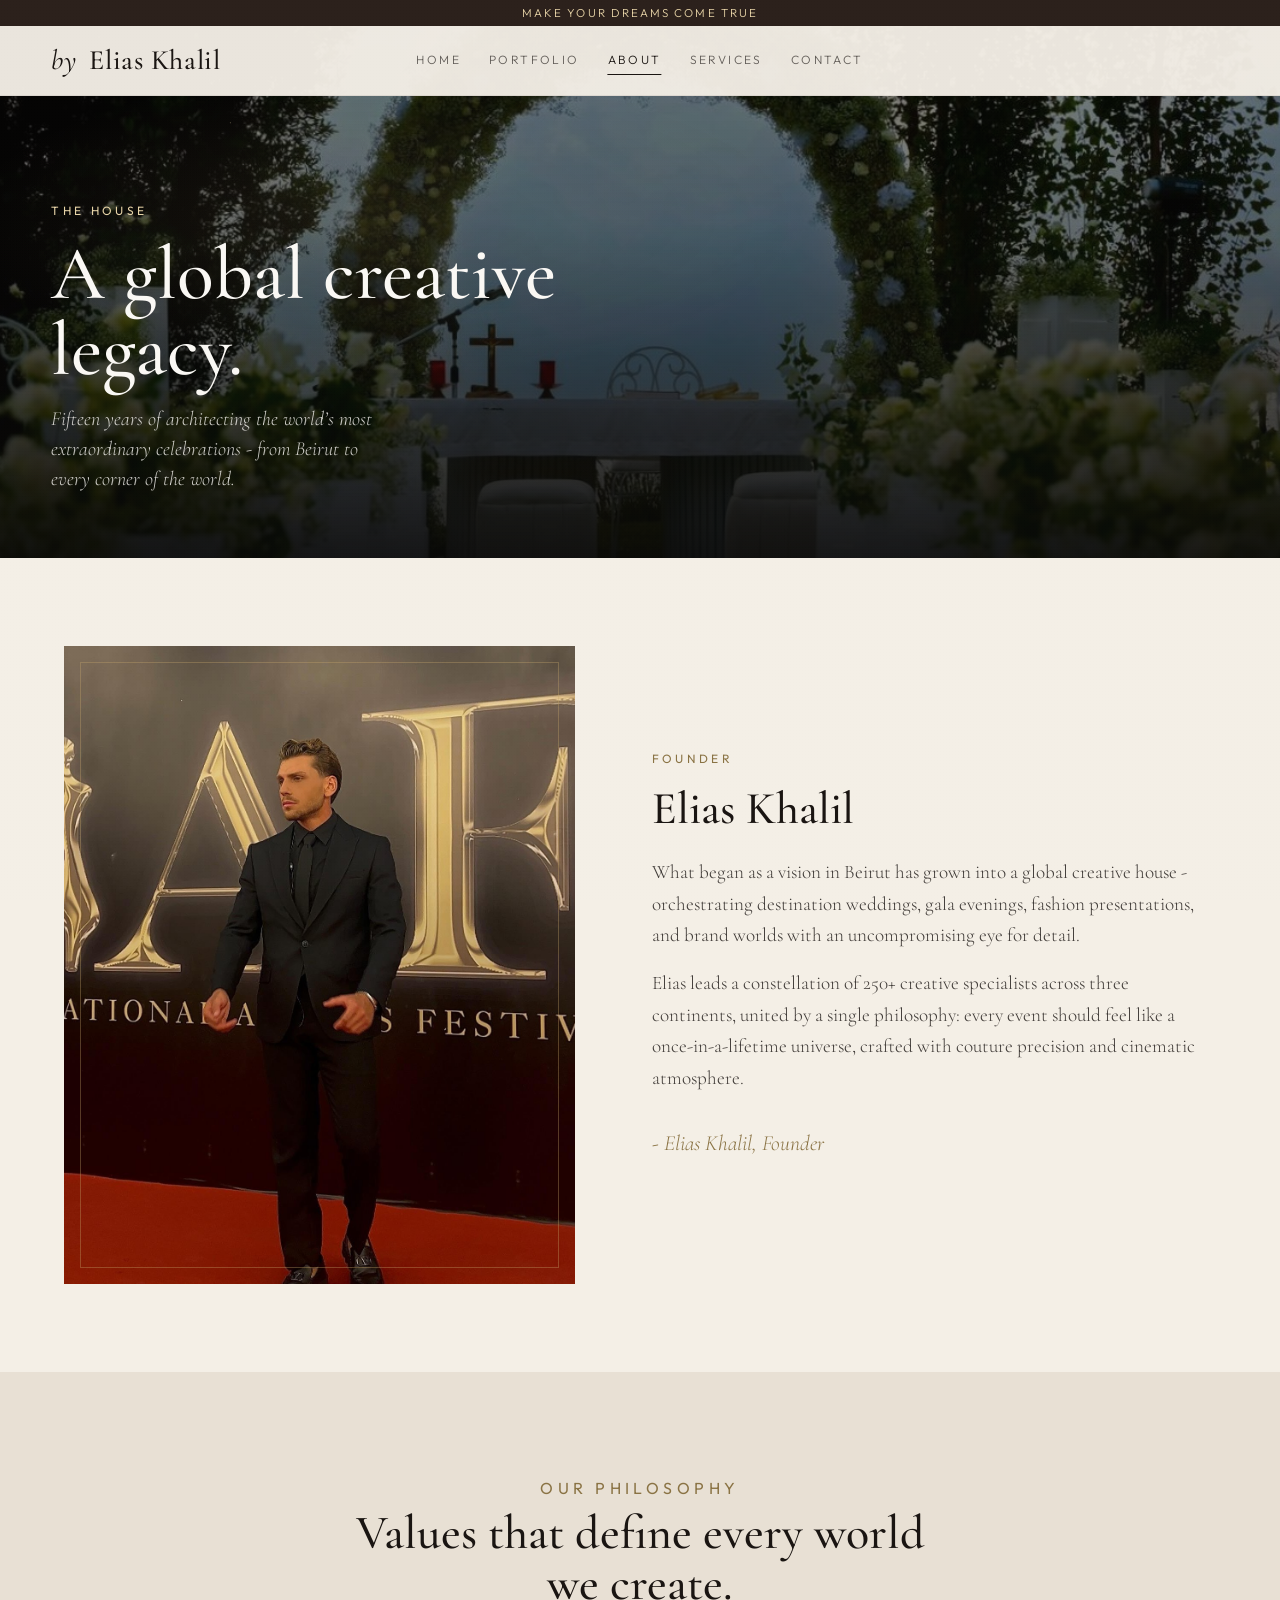
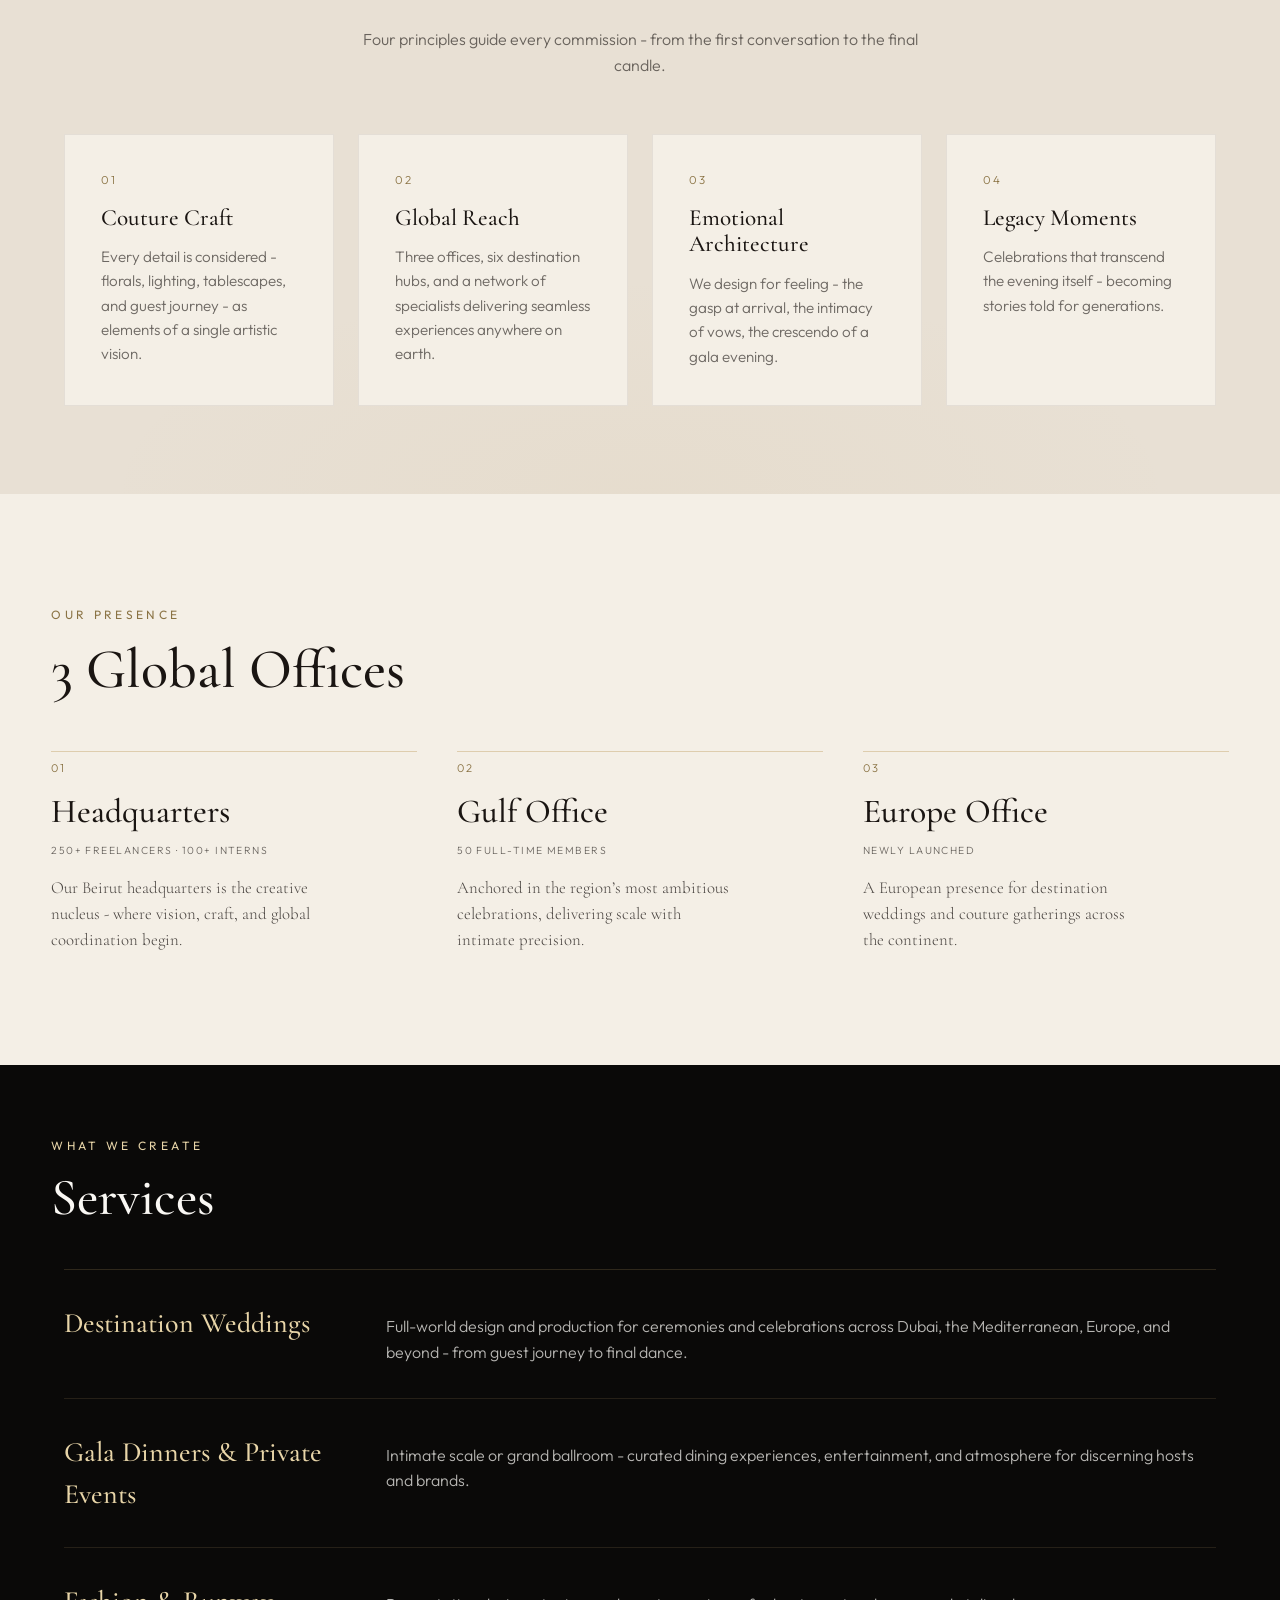
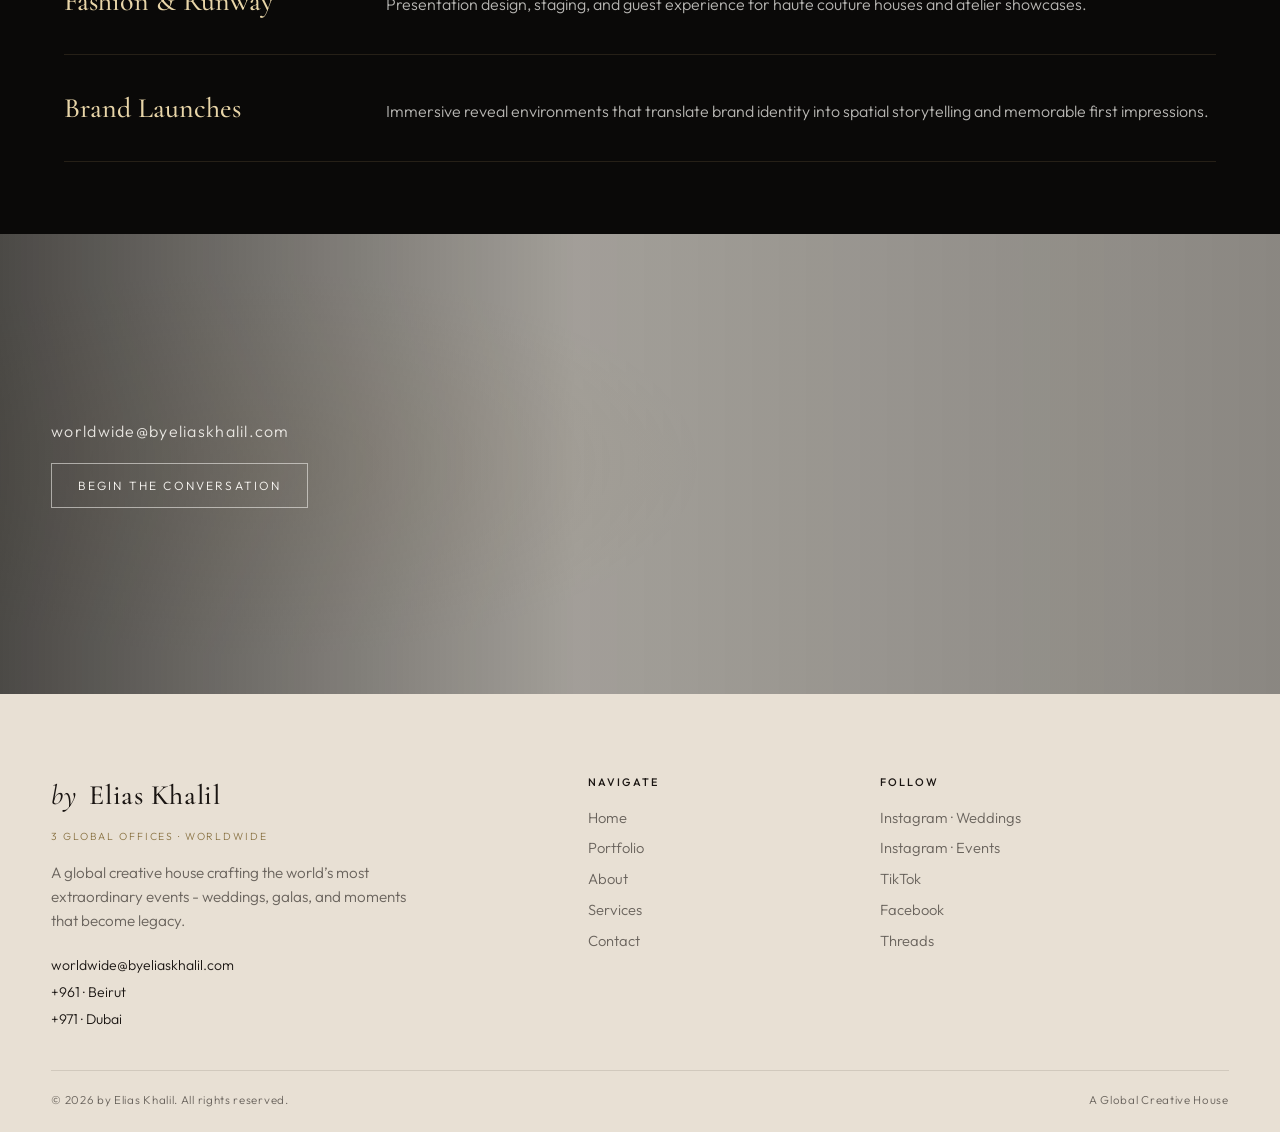
==== preview/about.html @ 4fbaddad "first commit" ====
<!DOCTYPE html>
<html lang="en">
<head>
  <meta charset="UTF-8" />
  <meta name="viewport" content="width=device-width, initial-scale=1.0" />
  <title>About - by Elias Khalil</title>
  <link rel="preconnect" href="https://fonts.googleapis.com" />
  <link rel="preconnect" href="https://fonts.gstatic.com" crossorigin />
  <link href="https://fonts.googleapis.com/css2?family=Cormorant+Garamond:ital,wght@0,400;0,500;0,600;1,400&family=Outfit:wght@300;400;500&display=swap" rel="stylesheet" />
  <link rel="stylesheet" href="styles.css" />
</head>
<body class="is-loading page-inner">
  <div class="preview-banner" aria-hidden="true">
    Make your dreams come true
  </div>

  <div class="grain" aria-hidden="true"></div>

  <div class="preloader" aria-hidden="true">
    <div class="preloader-inner">
      <p class="preloader-brand"><em>by</em> Elias Khalil</p>
      <div class="preloader-line"></div>
      <p class="preloader-tag">Our Story</p>
    </div>
  </div>

  <header class="site-header">
    <a class="logo" href="index.html"><em>by</em> Elias Khalil</a>
    <nav class="nav" aria-label="Primary">
      <a href="index.html">Home</a>
      <a href="portfolio.html">Portfolio</a>
      <a class="is-active" href="about.html">About</a>
      <a href="#services">Services</a>
      <a href="contact.html">Contact</a>
    </nav>
    <div class="header-actions">
      <button class="menu-toggle" type="button" aria-label="Open menu" aria-expanded="false">
        <span></span><span></span><span></span>
      </button>
    </div>
  </header>

  <nav class="mobile-nav" aria-label="Mobile">
    <a href="index.html">Home</a>
    <a href="portfolio.html">Portfolio</a>
    <a class="is-active" href="about.html">About</a>
    <a href="#services">Services</a>
    <a href="contact.html">Contact</a>
  </nav>

  <main>
    <section class="page-hero" aria-label="About hero">
      <div class="page-hero-media">
        <img
          data-image="aboutHero"
          alt="Elegant ballroom prepared for a luxury event"
        />
        <div class="page-hero-veil"></div>
        <div class="page-hero-stars" aria-hidden="true"></div>
      </div>
      <div class="page-hero-content reveal">
        <p class="eyebrow">The House</p>
        <h1>A global creative legacy.</h1>
        <p class="page-hero-lead">Fifteen years of architecting the world’s most extraordinary celebrations - from Beirut to every corner of the world.</p>
      </div>
    </section>

    <section class="about-intro">
      <div class="about-grid">
        <div class="about-portrait reveal">
          <img
            data-image="aboutPortrait"
            alt="Elias Khalil - founder portrait"
          />
        </div>
        <div class="about-copy reveal">
          <p class="eyebrow dark">Founder</p>
          <h2>Elias Khalil</h2>
          <p class="about-bio">
            What began as a vision in Beirut has grown into a global creative house - orchestrating destination weddings, gala evenings, fashion presentations, and brand worlds with an uncompromising eye for detail.
          </p>
          <p class="about-bio">
            Elias leads a constellation of 250+ creative specialists across three continents, united by a single philosophy: every event should feel like a once-in-a-lifetime universe, crafted with couture precision and cinematic atmosphere.
          </p>
          <p class="about-signature">- Elias Khalil, Founder</p>
        </div>
      </div>
    </section>

    <section class="values">
      <div class="values-head reveal">
        <p class="eyebrow dark">Our Philosophy</p>
        <h2>Values that define every world we create.</h2>
        <p>Four principles guide every commission - from the first conversation to the final candle.</p>
      </div>

      <div class="values-grid reveal-stagger">
        <article class="value-card">
          <span class="value-index">01</span>
          <h3>Couture Craft</h3>
          <p>Every detail is considered - florals, lighting, tablescapes, and guest journey - as elements of a single artistic vision.</p>
        </article>
        <article class="value-card">
          <span class="value-index">02</span>
          <h3>Global Reach</h3>
          <p>Three offices, six destination hubs, and a network of specialists delivering seamless experiences anywhere on earth.</p>
        </article>
        <article class="value-card">
          <span class="value-index">03</span>
          <h3>Emotional Architecture</h3>
          <p>We design for feeling - the gasp at arrival, the intimacy of vows, the crescendo of a gala evening.</p>
        </article>
        <article class="value-card">
          <span class="value-index">04</span>
          <h3>Legacy Moments</h3>
          <p>Celebrations that transcend the evening itself - becoming stories told for generations.</p>
        </article>
      </div>
    </section>

    <section class="presence reveal" id="offices">
      <div class="presence-intro">
        <p class="eyebrow dark">Our Presence</p>
        <h2>3 Global Offices</h2>
      </div>

      <div class="office-grid reveal-stagger">
        <article class="office">
          <span class="office-index">01</span>
          <h3>Headquarters</h3>
          <p class="office-meta">250+ Freelancers · 100+ Interns</p>
          <p class="office-copy">
            Our Beirut headquarters is the creative nucleus - where vision, craft, and global coordination begin.
          </p>
        </article>
        <article class="office">
          <span class="office-index">02</span>
          <h3>Gulf Office</h3>
          <p class="office-meta">50 Full-Time Members</p>
          <p class="office-copy">
            Anchored in the region’s most ambitious celebrations, delivering scale with intimate precision.
          </p>
        </article>
        <article class="office">
          <span class="office-index">03</span>
          <h3>Europe Office</h3>
          <p class="office-meta">Newly Launched</p>
          <p class="office-copy">
            A European presence for destination weddings and couture gatherings across the continent.
          </p>
        </article>
      </div>
    </section>

    <section class="services-strip reveal" id="services">
      <div class="section-head">
        <div>
          <p class="eyebrow">What We Create</p>
          <h2>Services</h2>
        </div>
      </div>

      <div class="services-list">
        <article class="service-row">
          <h3>Destination Weddings</h3>
          <p>Full-world design and production for ceremonies and celebrations across Dubai, the Mediterranean, Europe, and beyond - from guest journey to final dance.</p>
        </article>
        <article class="service-row">
          <h3>Gala Dinners &amp; Private Events</h3>
          <p>Intimate scale or grand ballroom - curated dining experiences, entertainment, and atmosphere for discerning hosts and brands.</p>
        </article>
        <article class="service-row">
          <h3>Fashion &amp; Runway</h3>
          <p>Presentation design, staging, and guest experience for haute couture houses and atelier showcases.</p>
        </article>
        <article class="service-row">
          <h3>Brand Launches</h3>
          <p>Immersive reveal environments that translate brand identity into spatial storytelling and memorable first impressions.</p>
        </article>
      </div>
    </section>

    <section class="converse" id="inquire">
      <div class="converse-media">
        <img
          data-image="converseCta"
          alt="Grand villa illuminated at dusk"
        />
        <div class="converse-veil"></div>
      </div>
      <div class="converse-content reveal">
        <a class="converse-email" href="mailto:worldwide@byeliaskhalil.com">worldwide@byeliaskhalil.com</a>
        <a class="btn btn-ghost btn-magnetic" href="mailto:worldwide@byeliaskhalil.com">Begin the Conversation</a>
      </div>
    </section>
  </main>

  <footer class="site-footer">
    <div class="footer-grid">
      <div class="footer-brand">
        <a class="logo footer-logo" href="index.html"><em>by</em> Elias Khalil</a>
        <p class="footer-tag">3 Global Offices · Worldwide</p>
        <p class="footer-about">
          A global creative house crafting the world’s most extraordinary events - weddings, galas, and moments that become legacy.
        </p>
        <div class="footer-contact">
          <a href="mailto:worldwide@byeliaskhalil.com">worldwide@byeliaskhalil.com</a>
          <a href="tel:+961000000">+961 · Beirut</a>
          <a href="tel:+971000000">+971 · Dubai</a>
        </div>
      </div>

      <div class="footer-col">
        <h4>Navigate</h4>
        <a href="index.html">Home</a>
        <a href="portfolio.html">Portfolio</a>
        <a href="about.html">About</a>
        <a href="#services">Services</a>
        <a href="contact.html">Contact</a>
      </div>

      <div class="footer-col">
        <h4>Follow</h4>
        <a href="#">Instagram · Weddings</a>
        <a href="#">Instagram · Events</a>
        <a href="#">TikTok</a>
        <a href="#">Facebook</a>
        <a href="#">Threads</a>
      </div>
    </div>

    <div class="footer-bottom">
      <p>© 2026 by Elias Khalil. All rights reserved.</p>
      <p>A Global Creative House</p>
    </div>
  </footer>

  <script src="images.js"></script>
  <script src="preview.js"></script>
</body>
</html>
---- preview/styles.css ----
:root {
  --night: #0a0908;
  --night-soft: #14110f;
  --cream: #f4efe6;
  --cream-muted: #e8e0d4;
  --chocolate: #2c211c;
  --gold: #c4a46a;
  --gold-soft: #e8d5a8;
  --gold-deep: #8a7344;
  --ink: #1a1512;
  --muted: rgba(26, 21, 18, 0.62);
  --white: #faf8f4;

  --serif: "Cormorant Garamond", Georgia, serif;
  --sans: "Outfit", "Segoe UI", sans-serif;

  --header-h: 4.5rem;
  --ease: cubic-bezier(0.22, 1, 0.36, 1);
}

*,
*::before,
*::after {
  box-sizing: border-box;
}

html {
  scroll-behavior: smooth;
}

@media (prefers-reduced-motion: reduce) {
  html {
    scroll-behavior: auto;
  }
}

[id] {
  scroll-margin-top: 5rem;
}

body {
  margin: 0;
  background: var(--cream);
  color: var(--ink);
  font-family: var(--sans);
  font-weight: 300;
  font-size: 1rem;
  line-height: 1.5;
  -webkit-font-smoothing: antialiased;
}

body.is-loading {
  overflow: hidden;
}

body.nav-open {
  overflow: hidden;
}

/* —— Film grain (static tile — no SVG filters, no blend mode) —— */
.grain {
  position: fixed;
  inset: 0;
  z-index: 9998;
  pointer-events: none;
  opacity: 0.028;
  background-image: radial-gradient(circle, rgba(26, 21, 18, 0.18) 0.6px, transparent 0.6px);
  background-size: 3px 3px;
}

/* —— Preloader —— */
.preloader {
  position: fixed;
  inset: 0;
  z-index: 10000;
  display: grid;
  place-items: center;
  background: var(--night);
  color: var(--gold-soft);
  transition: opacity 0.7s var(--ease), visibility 0.7s;
}

.preloader.is-done {
  opacity: 0;
  visibility: hidden;
  pointer-events: none;
}

.preloader-inner {
  text-align: center;
}

.preloader-brand {
  margin: 0;
  font-family: var(--serif);
  font-size: clamp(2rem, 6vw, 3.5rem);
  font-weight: 500;
  letter-spacing: 0.02em;
  overflow: hidden;
}

.preloader-brand em {
  font-style: italic;
  font-weight: 400;
}

.preloader-brand .char {
  display: inline-block;
  opacity: 0;
  transform: translateY(100%);
  animation: charRise 0.65s var(--ease) forwards;
}

.preloader-line {
  width: 0;
  height: 1px;
  margin: 1.25rem auto 0;
  background: linear-gradient(90deg, transparent, var(--gold), transparent);
  animation: lineGrow 1.1s var(--ease) 0.5s forwards;
}

.preloader-tag {
  margin: 1rem 0 0;
  font-size: 0.72rem;
  letter-spacing: 0.28em;
  text-transform: uppercase;
  opacity: 0;
  animation: fadeIn 0.8s var(--ease) 0.9s forwards;
}

@keyframes charRise {
  to {
    opacity: 1;
    transform: translateY(0);
  }
}

@keyframes lineGrow {
  to { width: 8rem; }
}

img {
  display: block;
  width: 100%;
  height: 100%;
  object-fit: cover;
}

a {
  color: inherit;
  text-decoration: none;
}

button {
  font: inherit;
  border: 0;
  background: none;
  cursor: pointer;
  color: inherit;
}

.preview-banner {
  position: fixed;
  top: 0;
  left: 0;
  right: 0;
  z-index: 100;
  background: var(--chocolate);
  color: var(--gold-soft);
  text-align: center;
  font-size: 0.72rem;
  letter-spacing: 0.18em;
  text-transform: uppercase;
  padding: 0.45rem 1rem;
  height: 1.6rem;
  display: flex;
  align-items: center;
  justify-content: center;
}

/* —— Header —— */
.site-header {
  position: fixed;
  top: 1.6rem; /* always sits below preview banner — never repositioned */
  left: 0;
  right: 0;
  z-index: 90;
  display: flex;
  align-items: center;
  justify-content: space-between;
  padding: 0.85rem clamp(1.25rem, 4vw, 3.5rem);
  color: var(--white);
  transform: translate3d(0, 0, 0);
  transition: transform 0.4s var(--ease), background 0.35s var(--ease), color 0.35s var(--ease);
}

.site-header.is-scrolled {
  background: rgba(10, 9, 8, 0.92);
  border-bottom: 1px solid rgba(196, 164, 106, 0.12);
  padding-block: 0.75rem;
}

.site-header.is-hidden {
  transform: translate3d(0, calc(-100% - 0.5rem), 0);
}

body.page-inner .site-header {
  color: var(--ink);
}

body.page-inner .site-header.is-scrolled,
body.page-inner .site-header {
  background: rgba(244, 239, 230, 0.96);
  border-bottom: 1px solid rgba(44, 33, 28, 0.08);
  color: var(--ink);
}

body.page-inner .nav a {
  color: var(--ink);
  opacity: 0.65;
}

body.page-inner .nav a:hover,
body.page-inner .nav a.is-active {
  opacity: 1;
}

.header-actions {
  display: flex;
  align-items: center;
  gap: 1rem;
}

.menu-toggle {
  display: flex;
  flex-direction: column;
  justify-content: center;
  gap: 5px;
  width: 2.25rem;
  height: 2.25rem;
  padding: 0;
  z-index: 95;
}

.menu-toggle span {
  display: block;
  width: 100%;
  height: 1px;
  background: currentColor;
  transition: transform 0.35s var(--ease), opacity 0.35s var(--ease);
}

.menu-toggle.is-open span:nth-child(1) {
  transform: translateY(6px) rotate(45deg);
}

.menu-toggle.is-open span:nth-child(2) {
  opacity: 0;
}

.menu-toggle.is-open span:nth-child(3) {
  transform: translateY(-6px) rotate(-45deg);
}

@media (min-width: 860px) {
  .menu-toggle {
    display: none;
  }
}

.mobile-nav {
  position: fixed;
  inset: 0;
  z-index: 85;
  display: flex;
  flex-direction: column;
  align-items: center;
  justify-content: center;
  gap: 1.75rem;
  background: rgba(10, 9, 8, 0.98);
  opacity: 0;
  visibility: hidden;
  transition: opacity 0.45s var(--ease), visibility 0.45s;
}

.mobile-nav.is-open {
  opacity: 1;
  visibility: visible;
}

.mobile-nav a {
  font-family: var(--serif);
  font-size: clamp(1.75rem, 5vw, 2.5rem);
  color: var(--white);
  letter-spacing: 0.04em;
  opacity: 0;
  transform: translateY(12px);
  transition: opacity 0.4s var(--ease), transform 0.4s var(--ease), color 0.25s;
}

.mobile-nav.is-open a {
  opacity: 0.85;
  transform: translateY(0);
}

.mobile-nav.is-open a:nth-child(1) { transition-delay: 0.08s; }
.mobile-nav.is-open a:nth-child(2) { transition-delay: 0.14s; }
.mobile-nav.is-open a:nth-child(3) { transition-delay: 0.2s; }
.mobile-nav.is-open a:nth-child(4) { transition-delay: 0.26s; }
.mobile-nav.is-open a:nth-child(5) { transition-delay: 0.32s; }

.mobile-nav a.is-active,
.mobile-nav a:hover {
  opacity: 1;
  color: var(--gold-soft);
}

.logo {
  font-family: var(--serif);
  font-size: clamp(1.35rem, 2.2vw, 1.75rem);
  font-weight: 500;
  letter-spacing: 0.02em;
}

.logo em,
.brand em {
  font-style: italic;
  font-weight: 400;
  margin-right: 0.2em;
}

.nav {
  display: none;
  position: absolute;
  left: 50%;
  transform: translateX(-50%);
  gap: 1.75rem;
}

.nav a {
  position: relative;
  font-size: 0.75rem;
  letter-spacing: 0.2em;
  text-transform: uppercase;
  opacity: 0.78;
  transition: opacity 0.3s var(--ease);
}

.nav a:hover,
.nav a.is-active {
  opacity: 1;
}

.nav a.is-active::after {
  content: "";
  position: absolute;
  left: 0;
  right: 0;
  bottom: -0.35rem;
  height: 1px;
  background: currentColor;
}

@media (min-width: 860px) {
  .nav {
    display: flex;
  }
}

/* —— Hero —— */
.hero {
  position: relative;
  min-height: 100dvh;
  display: grid;
  place-items: center;
  overflow: hidden;
  background: var(--night);
  color: var(--white);
  padding-top: calc(1.6rem + 3rem);
}

.hero-media {
  position: absolute;
  inset: 0;
  overflow: hidden;
  contain: strict;
  isolation: isolate;
}

.hero-media img {
  position: absolute;
  inset: -4%;
  width: 108%;
  height: 108%;
  max-width: none;
  transform: translate3d(0, 0, 0);
  animation: heroDrift 28s ease-in-out infinite alternate;
}

.hero-veil {
  position: absolute;
  inset: 0;
  background:
    radial-gradient(ellipse 70% 55% at 50% 42%, rgba(10, 9, 8, 0.15) 0%, rgba(10, 9, 8, 0.55) 55%, rgba(10, 9, 8, 0.82) 100%),
    linear-gradient(180deg, rgba(10, 9, 8, 0.55) 0%, transparent 28%, transparent 62%, rgba(10, 9, 8, 0.88) 100%);
}

.hero-stars {
  position: absolute;
  inset: 0;
  opacity: 0.55;
  background-image:
    radial-gradient(1px 1px at 12% 18%, rgba(232, 213, 168, 0.9), transparent),
    radial-gradient(1.5px 1.5px at 28% 72%, rgba(196, 164, 106, 0.7), transparent),
    radial-gradient(1px 1px at 62% 22%, rgba(255, 255, 255, 0.7), transparent),
    radial-gradient(1px 1px at 78% 64%, rgba(232, 213, 168, 0.85), transparent),
    radial-gradient(1.5px 1.5px at 88% 30%, rgba(196, 164, 106, 0.65), transparent),
    radial-gradient(1px 1px at 44% 86%, rgba(255, 255, 255, 0.55), transparent),
    radial-gradient(1px 1px at 8% 48%, rgba(232, 213, 168, 0.6), transparent),
    radial-gradient(1px 1px at 52% 12%, rgba(255, 255, 255, 0.5), transparent);
  animation: starPulse 6s ease-in-out infinite alternate;
}

.celestial-overlay {
  position: absolute;
  inset: 0;
  width: 100%;
  height: 100%;
  pointer-events: none;
  opacity: 0;
  animation: fadeIn 1.4s var(--ease) 0.2s forwards;
}

.orbit {
  stroke-dasharray: 1800;
  stroke-dashoffset: 1800;
  animation: drawOrbit 2.8s var(--ease) forwards;
}

.orbit-1 { animation-delay: 0.35s; }
.orbit-2 { animation-delay: 0.55s; }
.orbit-3 { animation-delay: 0.75s; }

.constellation,
.filigree {
  opacity: 0;
  animation: fadeIn 1.2s var(--ease) 1.1s forwards;
}

.hero-content {
  position: relative;
  z-index: 5;
  text-align: center;
  max-width: 52rem;
  padding: 0 1.5rem;
}

.hero-content .reveal {
  opacity: 0;
  transform: translate3d(0, 18px, 0);
  animation: riseIn3d 0.9s var(--ease) forwards;
}

.hero-content .eyebrow.reveal { animation-delay: 0.35s; }
.hero-content .tagline.reveal { animation-delay: 1.05s; }
.hero-content .hero-actions.reveal { animation-delay: 1.25s; }

body.page-inner .menu-toggle {
  color: var(--ink);
}

.brand-split .word {
  display: inline-block;
  opacity: 0;
  transform: translate3d(0, 1.1em, 0);
  animation: wordRise 0.9s var(--ease) forwards;
}

.brand-split em {
  font-style: italic;
  font-weight: 400;
  margin-right: 0.15em;
}

@keyframes wordRise {
  to {
    opacity: 1;
    transform: translate3d(0, 0, 0);
  }
}

.eyebrow {
  margin: 0 0 1rem;
  font-size: 0.75rem;
  letter-spacing: 0.28em;
  text-transform: uppercase;
  color: var(--gold-soft);
  font-weight: 400;
}

.eyebrow.dark {
  color: var(--gold-deep);
}

.brand {
  margin: 0;
  font-family: var(--serif);
  font-weight: 500;
  font-size: clamp(3.2rem, 9vw, 6.5rem);
  line-height: 0.95;
  letter-spacing: 0.01em;
}

.tagline {
  margin: 1.25rem auto 0;
  max-width: 28rem;
  font-family: var(--serif);
  font-size: clamp(1.05rem, 2vw, 1.35rem);
  font-weight: 400;
  font-style: italic;
  color: rgba(250, 248, 244, 0.82);
}

.hero-actions {
  display: flex;
  flex-wrap: wrap;
  gap: 0.85rem;
  justify-content: center;
  margin-top: 2.25rem;
}

.btn {
  display: inline-flex;
  align-items: center;
  justify-content: center;
  min-height: 2.85rem;
  padding: 0 1.6rem;
  font-size: 0.75rem;
  letter-spacing: 0.18em;
  text-transform: uppercase;
  transition: background 0.35s var(--ease), color 0.35s var(--ease), border-color 0.35s var(--ease), transform 0.2s var(--ease);
}

.btn-gold {
  background: var(--gold);
  color: var(--night);
  border: 1px solid var(--gold);
}

.btn-gold:hover {
  background: var(--gold-soft);
  border-color: var(--gold-soft);
}

.btn-ghost {
  border: 1px solid rgba(232, 213, 168, 0.45);
  color: var(--gold-soft);
}

.btn-ghost:hover {
  border-color: var(--gold-soft);
  background: rgba(196, 164, 106, 0.08);
}

.scroll-hint {
  position: absolute;
  bottom: 1.75rem;
  left: 50%;
  transform: translateX(-50%);
  z-index: 5;
  display: flex;
  flex-direction: column;
  align-items: center;
  gap: 0.65rem;
  font-size: 0.65rem;
  letter-spacing: 0.22em;
  text-transform: uppercase;
  color: rgba(232, 213, 168, 0.75);
  opacity: 0;
  animation: fadeIn 1s var(--ease) 1.4s forwards;
}

.scroll-line {
  width: 1px;
  height: 2.4rem;
  background: linear-gradient(180deg, var(--gold), transparent);
  animation: scrollPulse 2s ease-in-out infinite;
}

/* —— Featured —— */
.featured {
  padding: clamp(3.5rem, 8vw, 6rem) clamp(1.25rem, 4vw, 3.5rem) clamp(2.5rem, 5vw, 4rem);
  background:
    radial-gradient(ellipse 80% 40% at 50% 0%, rgba(196, 164, 106, 0.08), transparent 60%),
    var(--cream);
}

.section-head {
  display: flex;
  align-items: end;
  justify-content: space-between;
  gap: 1.5rem;
  margin-bottom: clamp(1.75rem, 4vw, 2.75rem);
}

.section-head.tight {
  margin-bottom: 1.5rem;
}

.section-head h2 {
  margin: 0.35rem 0 0;
  font-family: var(--serif);
  font-weight: 500;
  font-size: clamp(2rem, 4.5vw, 3.25rem);
  line-height: 1.05;
  max-width: 18ch;
}

.text-link {
  font-size: 0.72rem;
  letter-spacing: 0.16em;
  text-transform: uppercase;
  color: var(--gold-deep);
  border-bottom: 1px solid rgba(138, 115, 68, 0.45);
  padding-bottom: 0.2rem;
  white-space: nowrap;
}

.featured-strip {
  display: grid;
  grid-template-columns: 1fr;
  gap: 0.85rem;
}

@media (min-width: 700px) {
  .featured-strip {
    grid-template-columns: repeat(2, 1fr);
  }
}

@media (min-width: 1100px) {
  .featured-strip {
    grid-template-columns: repeat(4, 1fr);
    gap: 1rem;
  }
}

.feature-card {
  position: relative;
  overflow: hidden;
  aspect-ratio: 3 / 4;
  background: var(--chocolate);
}

.feature-card img {
  transition: transform 1.1s var(--ease);
}

.feature-card:hover img {
  transform: scale(1.05);
}

.feature-meta {
  position: absolute;
  left: 0;
  right: 0;
  bottom: 0;
  padding: 3.5rem 1.15rem 1.15rem;
  background: linear-gradient(180deg, transparent, rgba(10, 9, 8, 0.85));
  color: var(--white);
}

.feature-meta span,
.tile-meta span {
  display: block;
  font-size: 0.65rem;
  letter-spacing: 0.16em;
  text-transform: uppercase;
  color: var(--gold-soft);
  margin-bottom: 0.35rem;
}

.feature-meta h3,
.tile-meta h3 {
  margin: 0;
  font-family: var(--serif);
  font-weight: 500;
  font-size: 1.35rem;
  line-height: 1.15;
}

/* —— Portfolio sample —— */
.portfolio-sample {
  padding: clamp(2rem, 5vw, 3.5rem) clamp(1.25rem, 4vw, 3.5rem) clamp(4rem, 8vw, 6.5rem);
  background: var(--cream);
}

.filters {
  display: flex;
  gap: 0.25rem 1.35rem;
  flex-wrap: wrap;
  margin-bottom: 2rem;
  padding-bottom: 1rem;
  border-bottom: 1px solid rgba(44, 33, 28, 0.12);
}

.filter {
  font-size: 0.68rem;
  letter-spacing: 0.16em;
  text-transform: uppercase;
  color: var(--muted);
  padding: 0.35rem 0;
  position: relative;
  transition: color 0.3s var(--ease);
}

.filter::after {
  content: "";
  position: absolute;
  left: 0;
  right: 0;
  bottom: 0;
  height: 1px;
  background: var(--gold);
  transform: scaleX(0);
  transform-origin: left;
  transition: transform 0.35s var(--ease);
}

.filter:hover,
.filter.is-active {
  color: var(--ink);
}

.filter.is-active::after {
  transform: scaleX(1);
}

.masonry {
  display: grid;
  grid-template-columns: 1fr;
  gap: 0.85rem;
}

@media (min-width: 720px) {
  .masonry {
    grid-template-columns: repeat(6, 1fr);
    grid-auto-rows: 180px;
    gap: 1rem;
  }

  .tile { grid-column: span 3; grid-row: span 2; }
  .tile.tall { grid-column: span 2; grid-row: span 3; }
  .tile.wide { grid-column: span 4; grid-row: span 2; }
}

@media (min-width: 1100px) {
  .masonry {
    grid-auto-rows: 160px;
  }
}

.tile {
  position: relative;
  overflow: hidden;
  background: var(--chocolate);
  min-height: 260px;
}

@media (min-width: 720px) {
  .tile {
    min-height: 0;
  }
}

.tile img {
  transition: transform 1.1s var(--ease);
}

.tile:hover img {
  transform: scale(1.04);
}

.tile-meta {
  position: absolute;
  left: 0;
  right: 0;
  bottom: 0;
  padding: 3rem 1.1rem 1.1rem;
  background: linear-gradient(180deg, transparent, rgba(10, 9, 8, 0.82));
  color: var(--white);
}

/* —— Our World —— */
.our-world {
  position: relative;
  overflow: hidden;
  padding: clamp(4rem, 9vw, 7rem) clamp(1.25rem, 4vw, 3.5rem);
  background: var(--night);
  color: var(--white);
  text-align: center;
}

.world-stars {
  position: absolute;
  inset: 0;
  opacity: 0.45;
  pointer-events: none;
  background-image:
    radial-gradient(1px 1px at 15% 20%, rgba(232, 213, 168, 0.85), transparent),
    radial-gradient(1px 1px at 80% 18%, rgba(255, 255, 255, 0.55), transparent),
    radial-gradient(1.5px 1.5px at 70% 75%, rgba(196, 164, 106, 0.7), transparent),
    radial-gradient(1px 1px at 25% 80%, rgba(232, 213, 168, 0.6), transparent),
    radial-gradient(1px 1px at 50% 10%, rgba(255, 255, 255, 0.4), transparent);
}

.our-world .eyebrow {
  position: relative;
  margin-bottom: 0.75rem;
}

.world-title {
  position: relative;
  margin: 0 0 clamp(2rem, 5vw, 3rem);
  font-family: var(--serif);
  font-weight: 500;
  font-size: clamp(2.75rem, 7vw, 4.5rem);
  line-height: 1;
}

.orbit-map {
  position: relative;
  width: min(100%, 720px);
  aspect-ratio: 1;
  margin: 0 auto;
}

.orbit-ring {
  position: absolute;
  inset: 50%;
  border: 1px solid rgba(196, 164, 106, 0.28);
  border-radius: 50%;
  transform: translate(-50%, -50%);
  box-shadow: 0 0 40px rgba(196, 164, 106, 0.04);
}

.ring-outer { width: 92%; height: 92%; animation: orbitBreath 10s ease-in-out infinite; }
.ring-mid { width: 68%; height: 68%; animation: orbitBreath 10s ease-in-out infinite 0.4s; }
.ring-inner { width: 42%; height: 42%; animation: orbitBreath 10s ease-in-out infinite 0.8s; }

.orbit-core {
  position: absolute;
  inset: 50%;
  width: 22%;
  height: 22%;
  transform: translate(-50%, -50%);
  border-radius: 50%;
  display: grid;
  place-items: center;
  background:
    radial-gradient(circle at 40% 35%, rgba(232, 213, 168, 0.55), rgba(196, 164, 106, 0.2) 45%, rgba(10, 9, 8, 0.9) 75%);
  box-shadow:
    0 0 60px rgba(196, 164, 106, 0.35),
    inset 0 0 30px rgba(232, 213, 168, 0.15);
}

.orbit-core span {
  font-family: var(--serif);
  font-size: clamp(0.55rem, 1.4vw, 0.78rem);
  letter-spacing: 0.04em;
  color: var(--gold-soft);
  max-width: 7ch;
  line-height: 1.2;
}

.dest {
  position: absolute;
  display: flex;
  align-items: center;
  gap: 0.55rem;
  z-index: 2;
}

.dest-dot {
  width: 7px;
  height: 7px;
  border-radius: 50%;
  background: var(--gold-soft);
  box-shadow: 0 0 12px rgba(196, 164, 106, 0.85);
  flex-shrink: 0;
}

.dest-label {
  text-align: left;
  padding-left: 0.55rem;
  border-left: 1px solid rgba(196, 164, 106, 0.45);
}

.dest-label strong {
  display: block;
  font-family: var(--serif);
  font-weight: 500;
  font-size: 1.05rem;
  line-height: 1.1;
}

.dest-label span {
  font-size: 0.62rem;
  letter-spacing: 0.16em;
  text-transform: uppercase;
  color: rgba(232, 213, 168, 0.65);
}

.dest-dubai { top: 6%; left: 50%; transform: translateX(-50%); flex-direction: column; }
.dest-dubai .dest-label { border-left: 0; border-top: 1px solid rgba(196, 164, 106, 0.45); padding-left: 0; padding-top: 0.45rem; text-align: center; }

.dest-paris { top: 22%; right: 4%; }
.dest-beirut { bottom: 22%; right: 6%; }
.dest-bodrum { bottom: 6%; left: 50%; transform: translateX(-50%); flex-direction: column-reverse; }
.dest-bodrum .dest-label { border-left: 0; border-bottom: 1px solid rgba(196, 164, 106, 0.45); padding-left: 0; padding-bottom: 0.45rem; text-align: center; }

.dest-istanbul { bottom: 24%; left: 4%; flex-direction: row-reverse; }
.dest-istanbul .dest-label { border-left: 0; border-right: 1px solid rgba(196, 164, 106, 0.45); padding-left: 0; padding-right: 0.55rem; text-align: right; }

.dest-europe { top: 24%; left: 4%; flex-direction: row-reverse; }
.dest-europe .dest-label { border-left: 0; border-right: 1px solid rgba(196, 164, 106, 0.45); padding-left: 0; padding-right: 0.55rem; text-align: right; }

.world-foot {
  position: relative;
  margin: clamp(2rem, 5vw, 3rem) 0 0;
  font-size: 0.68rem;
  letter-spacing: 0.22em;
  text-transform: uppercase;
  color: rgba(232, 213, 168, 0.7);
}

@media (max-width: 640px) {
  .orbit-map {
    aspect-ratio: 0.85;
    max-width: 420px;
  }

  .dest-label strong {
    font-size: 0.92rem;
  }
}

/* —— Stats —— */
.stats {
  display: grid;
  grid-template-columns: 1fr 1fr;
  background: var(--cream-muted);
  border-block: 1px solid rgba(44, 33, 28, 0.08);
}

@media (min-width: 800px) {
  .stats {
    grid-template-columns: repeat(4, 1fr);
  }
}

.stat {
  padding: clamp(2.25rem, 5vw, 3.5rem) 1.25rem;
  text-align: center;
  border-bottom: 1px solid rgba(44, 33, 28, 0.08);
}

@media (min-width: 800px) {
  .stat {
    border-bottom: 0;
    border-right: 1px solid rgba(44, 33, 28, 0.1);
  }

  .stat:last-child {
    border-right: 0;
  }
}

@media (max-width: 799px) {
  .stat:nth-child(odd) {
    border-right: 1px solid rgba(44, 33, 28, 0.08);
  }

  .stat:nth-last-child(-n + 2) {
    border-bottom: 0;
  }
}

.stat-num {
  margin: 0;
  font-family: var(--serif);
  font-weight: 500;
  font-size: clamp(2.6rem, 5vw, 3.75rem);
  line-height: 1;
  color: var(--ink);
}

.stat-label {
  margin: 0.85rem 0 0;
  font-size: 0.68rem;
  letter-spacing: 0.18em;
  text-transform: uppercase;
  color: var(--muted);
}

/* —— Presence / Offices —— */
.presence {
  padding: clamp(4rem, 9vw, 7rem) clamp(1.25rem, 4vw, 3.5rem);
  background: var(--cream);
}

.presence-intro {
  margin-bottom: clamp(2rem, 5vw, 3.25rem);
}

.presence-intro h2 {
  margin: 0.35rem 0 0;
  font-family: var(--serif);
  font-weight: 500;
  font-size: clamp(2.2rem, 5vw, 3.5rem);
  line-height: 1.05;
}

.office-grid {
  display: grid;
  gap: clamp(2rem, 4vw, 3rem);
  grid-template-columns: 1fr;
}

@media (min-width: 900px) {
  .office-grid {
    grid-template-columns: repeat(3, 1fr);
    gap: 2.5rem;
  }
}

.office {
  padding-top: 0.5rem;
  border-top: 1px solid rgba(196, 164, 106, 0.45);
}

.office-index {
  display: block;
  margin-bottom: 1.1rem;
  font-size: 0.7rem;
  letter-spacing: 0.16em;
  color: var(--gold-deep);
}

.office h3 {
  margin: 0;
  font-family: var(--serif);
  font-weight: 500;
  font-size: clamp(1.65rem, 3vw, 2.1rem);
  line-height: 1.1;
}

.office-meta {
  margin: 0.75rem 0 1rem;
  font-size: 0.65rem;
  letter-spacing: 0.14em;
  text-transform: uppercase;
  color: var(--muted);
}

.office-copy {
  margin: 0;
  max-width: 34ch;
  font-family: var(--serif);
  font-size: 1.05rem;
  line-height: 1.55;
  color: rgba(26, 21, 18, 0.78);
}

/* —— Conversation CTA —— */
.converse {
  position: relative;
  min-height: clamp(320px, 48vw, 460px);
  display: flex;
  align-items: center;
  overflow: hidden;
  color: var(--white);
}

.converse-media {
  position: absolute;
  inset: 0;
  overflow: hidden;
  contain: strict;
  isolation: isolate;
}

.converse-media img {
  position: absolute;
  inset: -4%;
  width: 108%;
  height: 108%;
  max-width: none;
  transform: translate3d(0, 0, 0);
  animation: heroDrift 32s ease-in-out infinite alternate;
}

.converse-veil {
  position: absolute;
  inset: 0;
  background:
    linear-gradient(90deg, rgba(10, 9, 8, 0.72) 0%, rgba(10, 9, 8, 0.35) 45%, rgba(10, 9, 8, 0.45) 100%),
    radial-gradient(ellipse 50% 60% at 20% 50%, rgba(196, 164, 106, 0.12), transparent 70%);
}

.converse-content {
  position: relative;
  z-index: 2;
  display: flex;
  flex-direction: column;
  align-items: flex-start;
  gap: 1.25rem;
  padding: clamp(2.5rem, 6vw, 4.5rem) clamp(1.25rem, 4vw, 3.5rem);
}

.converse-email {
  font-size: clamp(0.85rem, 1.5vw, 1rem);
  letter-spacing: 0.08em;
  color: rgba(250, 248, 244, 0.88);
}

.converse .btn-ghost {
  color: var(--white);
  border-color: rgba(250, 248, 244, 0.55);
}

.converse .btn-ghost:hover {
  border-color: var(--gold-soft);
  color: var(--gold-soft);
  background: rgba(10, 9, 8, 0.2);
}

/* —— Footer —— */
.site-footer {
  background: var(--cream-muted);
  color: var(--ink);
  padding: clamp(3rem, 7vw, 5rem) clamp(1.25rem, 4vw, 3.5rem) 1.5rem;
}

.footer-grid {
  display: grid;
  gap: 2.5rem;
  grid-template-columns: 1fr;
  padding-bottom: 2.5rem;
  border-bottom: 1px solid rgba(44, 33, 28, 0.12);
}

@media (min-width: 860px) {
  .footer-grid {
    grid-template-columns: 1.4fr 0.7fr 1fr;
    gap: 3rem;
  }
}

.footer-logo {
  display: inline-block;
  margin-bottom: 0.85rem;
  color: var(--ink);
}

.footer-tag {
  margin: 0 0 1rem;
  font-size: 0.65rem;
  letter-spacing: 0.18em;
  text-transform: uppercase;
  color: var(--gold-deep);
}

.footer-about {
  margin: 0 0 1.35rem;
  max-width: 38ch;
  font-size: 0.95rem;
  line-height: 1.6;
  color: var(--muted);
}

.footer-contact {
  display: flex;
  flex-direction: column;
  gap: 0.35rem;
  font-size: 0.88rem;
}

.footer-contact a:hover {
  color: var(--gold-deep);
}

.footer-col {
  display: flex;
  flex-direction: column;
  gap: 0.55rem;
}

.footer-col h4 {
  margin: 0 0 0.5rem;
  font-size: 0.68rem;
  letter-spacing: 0.2em;
  text-transform: uppercase;
  font-weight: 500;
  color: var(--ink);
}

.footer-col a {
  font-size: 0.92rem;
  color: var(--muted);
  transition: color 0.25s var(--ease);
}

.footer-col a:hover {
  color: var(--ink);
}

.footer-bottom {
  display: flex;
  flex-wrap: wrap;
  justify-content: space-between;
  gap: 0.75rem;
  padding-top: 1.25rem;
  font-size: 0.72rem;
  letter-spacing: 0.06em;
  color: var(--muted);
}

.footer-bottom p {
  margin: 0;
}

/* —— Motion —— */
@keyframes fadeIn {
  to { opacity: 1; }
}

@keyframes riseIn {
  to {
    opacity: 1;
    transform: translateY(0);
  }
}

@keyframes riseIn3d {
  to {
    opacity: 1;
    transform: translate3d(0, 0, 0);
  }
}

@keyframes drawOrbit {
  to { stroke-dashoffset: 0; }
}

@keyframes heroDrift {
  from { transform: translate3d(-1.2%, 0.6%, 0); }
  to { transform: translate3d(1.2%, -0.8%, 0); }
}

/* Pause continuous animations while scrolling — avoids compositor fight */
body.is-scrolling .hero-media img,
body.is-scrolling .converse-media img,
body.is-scrolling .page-hero-media img,
body.is-scrolling .hero-stars,
body.is-scrolling .world-stars,
body.is-scrolling .orbit-ring {
  animation-play-state: paused;
}

@keyframes starPulse {
  from { opacity: 0.4; }
  to { opacity: 0.7; }
}

@keyframes scrollPulse {
  0%, 100% { opacity: 0.35; transform: scaleY(1); }
  50% { opacity: 1; transform: scaleY(1.15); }
}

@keyframes orbitBreath {
  0%, 100% { opacity: 0.55; }
  50% { opacity: 1; }
}

@media (prefers-reduced-motion: reduce) {
  *:not(.preloader),
  *:not(.preloader)::before,
  *:not(.preloader)::after {
    animation: none !important;
    transition: none !important;
  }

  .preloader { display: none !important; }

  .celestial-overlay,
  .scroll-hint,
  .constellation,
  .filigree,
  .brand-split .word,
  .reveal,
  .reveal-stagger > * {
    opacity: 1;
    transform: none;
  }

  .orbit {
    stroke-dashoffset: 0;
  }

  .tile.is-filtered-out {
    display: block;
  }
}

/* —— Scroll reveals —— */
.reveal {
  opacity: 0;
  transform: translate3d(0, 24px, 0);
  transition: opacity 0.7s var(--ease), transform 0.7s var(--ease);
}

.reveal.is-visible {
  opacity: 1;
  transform: translate3d(0, 0, 0);
}

.reveal-stagger > * {
  opacity: 0;
  transform: translate3d(0, 18px, 0);
  transition: opacity 0.6s var(--ease), transform 0.6s var(--ease);
}

.reveal-stagger > *.is-visible {
  opacity: 1;
  transform: translate3d(0, 0, 0);
}

.reveal-stagger > *:nth-child(2) { transition-delay: 0.08s; }
.reveal-stagger > *:nth-child(3) { transition-delay: 0.16s; }
.reveal-stagger > *:nth-child(4) { transition-delay: 0.24s; }
.reveal-stagger > *:nth-child(5) { transition-delay: 0.32s; }
.reveal-stagger > *:nth-child(6) { transition-delay: 0.4s; }

.tile.is-filtered-out {
  display: none;
}

/* —— Inner page hero —— */
.page-hero {
  position: relative;
  min-height: clamp(420px, 62vh, 560px);
  display: flex;
  align-items: flex-end;
  overflow: hidden;
  background: var(--night);
  color: var(--white);
  padding: calc(1.6rem + 5rem) clamp(1.25rem, 4vw, 3.5rem) clamp(2.5rem, 5vw, 4rem);
}

.page-hero-media {
  position: absolute;
  inset: 0;
  overflow: hidden;
  contain: strict;
  isolation: isolate;
}

.page-hero-media img {
  position: absolute;
  inset: -4%;
  width: 108%;
  height: 108%;
  max-width: none;
  transform: translate3d(0, 0, 0);
  animation: heroDrift 30s ease-in-out infinite alternate;
}

.page-hero-veil {
  position: absolute;
  inset: 0;
  background:
    radial-gradient(ellipse 60% 50% at 30% 40%, rgba(196, 164, 106, 0.1), transparent 55%),
    linear-gradient(180deg, rgba(10, 9, 8, 0.45) 0%, rgba(10, 9, 8, 0.55) 40%, rgba(10, 9, 8, 0.92) 100%);
}

.page-hero-stars {
  position: absolute;
  inset: 0;
  opacity: 0.4;
  pointer-events: none;
  background-image:
    radial-gradient(1px 1px at 18% 22%, rgba(232, 213, 168, 0.8), transparent),
    radial-gradient(1px 1px at 72% 15%, rgba(255, 255, 255, 0.5), transparent),
    radial-gradient(1.5px 1.5px at 85% 68%, rgba(196, 164, 106, 0.65), transparent);
}

.page-hero-content {
  position: relative;
  z-index: 2;
  max-width: 42rem;
}

.page-hero h1 {
  margin: 0.5rem 0 0;
  font-family: var(--serif);
  font-weight: 500;
  font-size: clamp(2.75rem, 7vw, 4.75rem);
  line-height: 1;
}

.page-hero-lead {
  margin: 1rem 0 0;
  max-width: 36ch;
  font-family: var(--serif);
  font-size: clamp(1.05rem, 2vw, 1.25rem);
  font-style: italic;
  color: rgba(250, 248, 244, 0.82);
}

/* —— Portfolio page —— */
.portfolio-page {
  padding: clamp(2.5rem, 5vw, 4rem) clamp(1.25rem, 4vw, 3.5rem) clamp(4rem, 8vw, 6.5rem);
  background: var(--cream);
}

.portfolio-intro {
  max-width: 52ch;
  margin-bottom: clamp(2rem, 4vw, 3rem);
}

.portfolio-intro p {
  margin: 0.75rem 0 0;
  font-size: 1.05rem;
  line-height: 1.65;
  color: var(--muted);
}

/* —— About page —— */
.about-intro {
  padding: clamp(3.5rem, 7vw, 5.5rem) clamp(1.25rem, 4vw, 3.5rem);
  background: var(--cream);
}

.about-grid {
  display: grid;
  gap: clamp(2rem, 5vw, 3.5rem);
  align-items: center;
  max-width: 72rem;
  margin: 0 auto;
}

@media (min-width: 900px) {
  .about-grid {
    grid-template-columns: 0.95fr 1.05fr;
    gap: clamp(3rem, 6vw, 5rem);
  }
}

.about-portrait {
  position: relative;
  aspect-ratio: 4 / 5;
  overflow: hidden;
  background: var(--chocolate);
}

.about-portrait::before {
  content: "";
  position: absolute;
  inset: 0;
  z-index: 1;
  border: 1px solid rgba(196, 164, 106, 0.35);
  margin: 1rem;
  pointer-events: none;
}

.about-portrait img {
  transition: transform 1.2s var(--ease);
}

.about-portrait:hover img {
  transform: scale(1.03);
}

.about-copy h2 {
  margin: 0.35rem 0 0;
  font-family: var(--serif);
  font-weight: 500;
  font-size: clamp(2rem, 4vw, 2.85rem);
  line-height: 1.08;
}

.about-bio {
  margin: 1.5rem 0 0;
  font-family: var(--serif);
  font-size: clamp(1.05rem, 1.8vw, 1.2rem);
  line-height: 1.65;
  color: rgba(26, 21, 18, 0.82);
}

.about-bio + .about-bio {
  margin-top: 1rem;
}

.about-signature {
  margin-top: 2rem;
  font-family: var(--serif);
  font-size: 1.35rem;
  font-style: italic;
  color: var(--gold-deep);
}

.values {
  padding: clamp(3.5rem, 7vw, 5.5rem) clamp(1.25rem, 4vw, 3.5rem);
  background:
    radial-gradient(ellipse 70% 50% at 50% 100%, rgba(196, 164, 106, 0.06), transparent 60%),
    var(--cream-muted);
}

.values-head {
  text-align: center;
  max-width: 36rem;
  margin: 0 auto clamp(2.5rem, 5vw, 3.5rem);
}

.values-head h2 {
  margin: 0.35rem 0 0;
  font-family: var(--serif);
  font-weight: 500;
  font-size: clamp(2rem, 4.5vw, 3rem);
  line-height: 1.08;
}

.values-head p {
  margin: 1rem 0 0;
  font-size: 1rem;
  color: var(--muted);
  line-height: 1.6;
}

.values-grid {
  display: grid;
  gap: 1.25rem;
  max-width: 72rem;
  margin: 0 auto;
}

@media (min-width: 700px) {
  .values-grid {
    grid-template-columns: repeat(2, 1fr);
    gap: 1.5rem;
  }
}

@media (min-width: 1100px) {
  .values-grid {
    grid-template-columns: repeat(4, 1fr);
  }
}

.value-card {
  padding: clamp(1.75rem, 3vw, 2.25rem);
  background: var(--cream);
  border: 1px solid rgba(44, 33, 28, 0.08);
  transition: border-color 0.35s var(--ease), transform 0.35s var(--ease);
}

@media (hover: hover) and (pointer: fine) {
  .value-card:hover {
    border-color: rgba(196, 164, 106, 0.45);
    transform: translateY(-3px);
  }
}

.value-index {
  display: block;
  margin-bottom: 1rem;
  font-size: 0.72rem;
  letter-spacing: 0.2em;
  color: var(--gold-deep);
}

.value-card h3 {
  margin: 0;
  font-family: var(--serif);
  font-weight: 500;
  font-size: 1.45rem;
  line-height: 1.15;
}

.value-card p {
  margin: 0.85rem 0 0;
  font-size: 0.95rem;
  line-height: 1.6;
  color: var(--muted);
}

.services-strip {
  padding: clamp(3rem, 6vw, 4.5rem) clamp(1.25rem, 4vw, 3.5rem);
  background: var(--night);
  color: var(--white);
}

.services-strip .section-head h2 {
  color: var(--white);
  max-width: none;
}

.services-list {
  display: grid;
  gap: 0;
  max-width: 72rem;
  margin: 0 auto;
  border-top: 1px solid rgba(196, 164, 106, 0.2);
}

.service-row {
  display: grid;
  gap: 0.75rem;
  padding: clamp(1.5rem, 3vw, 2rem) 0;
  border-bottom: 1px solid rgba(196, 164, 106, 0.15);
  transition: padding-left 0.4s var(--ease);
}

@media (min-width: 768px) {
  .service-row {
    grid-template-columns: 0.35fr 1fr;
    align-items: baseline;
    gap: 2rem;
  }
}

@media (hover: hover) and (pointer: fine) {
  .service-row:hover {
    padding-left: 0.75rem;
  }
}

.service-row h3 {
  margin: 0;
  font-family: var(--serif);
  font-weight: 500;
  font-size: clamp(1.35rem, 2.5vw, 1.75rem);
  color: var(--gold-soft);
}

.service-row p {
  margin: 0;
  font-size: 1rem;
  line-height: 1.6;
  color: rgba(250, 248, 244, 0.72);
}

/* —— Contact page —— */
.contact-page {
  display: grid;
  min-height: 100dvh;
  background: var(--cream);
  padding-top: calc(1.6rem + 4.5rem);
}

@media (min-width: 960px) {
  .contact-page {
    grid-template-columns: 1.05fr 0.95fr;
    padding-top: 0;
  }
}

.contact-body {
  display: flex;
  flex-direction: column;
  justify-content: center;
  padding: clamp(2.5rem, 5vw, 4rem) clamp(1.25rem, 4vw, 3.5rem) clamp(3rem, 6vw, 4.5rem);
}

@media (min-width: 960px) {
  .contact-body {
    padding-top: calc(1.6rem + 6.5rem);
  }
}

.contact-body h1 {
  margin: 0.5rem 0 0;
  font-family: var(--serif);
  font-weight: 500;
  font-size: clamp(2.5rem, 5vw, 3.75rem);
  line-height: 1.02;
  max-width: 14ch;
}

.contact-lead {
  margin: 1.25rem 0 0;
  max-width: 44ch;
  font-size: 1.05rem;
  line-height: 1.65;
  color: var(--muted);
}

.contact-direct {
  display: flex;
  flex-wrap: wrap;
  gap: 0.5rem 2rem;
  margin: 1.75rem 0 0;
  padding-top: 1.5rem;
  border-top: 1px solid rgba(196, 164, 106, 0.35);
  font-size: 0.95rem;
}

.contact-direct a {
  color: var(--gold-deep);
  transition: color 0.25s var(--ease);
}

.contact-direct a:hover {
  color: var(--ink);
}

.contact-form {
  display: grid;
  gap: 1.4rem;
  margin-top: 2.25rem;
}

.form-row {
  display: grid;
  gap: 1.4rem;
}

@media (min-width: 620px) {
  .form-row {
    grid-template-columns: 1fr 1fr;
  }
}

.field {
  display: flex;
  flex-direction: column;
  gap: 0.5rem;
}

.field label {
  font-size: 0.75rem;
  letter-spacing: 0.16em;
  text-transform: uppercase;
  color: var(--ink);
  font-weight: 400;
}

.field input,
.field select,
.field textarea {
  font: inherit;
  font-size: 1rem;
  color: var(--ink);
  background: transparent;
  border: 0;
  border-bottom: 1px solid rgba(44, 33, 28, 0.28);
  padding: 0.55rem 0.1rem;
  border-radius: 0;
  transition: border-color 0.3s var(--ease);
}

.field select {
  cursor: pointer;
}

.field textarea {
  resize: vertical;
  min-height: 6.5rem;
  line-height: 1.55;
}

.field input::placeholder,
.field textarea::placeholder {
  color: rgba(26, 21, 18, 0.38);
}

.field input:focus,
.field select:focus,
.field textarea:focus {
  outline: none;
  border-bottom-color: var(--gold);
}

.contact-form .btn {
  justify-self: start;
  margin-top: 0.5rem;
}

.contact-form .btn-dark {
  background: var(--chocolate);
  color: var(--cream);
  border: 1px solid var(--chocolate);
}

.contact-form .btn-dark:hover {
  background: var(--night);
  border-color: var(--night);
}

.form-note {
  margin: 0;
  font-size: 0.82rem;
  color: var(--muted);
}

.contact-visual {
  position: relative;
  min-height: 320px;
  overflow: hidden;
  background: var(--night);
}

@media (min-width: 960px) {
  .contact-visual {
    min-height: 100dvh;
  }
}

.contact-visual img {
  position: absolute;
  inset: -4%;
  width: 108%;
  height: 108%;
  max-width: none;
  object-fit: cover;
  transform: translate3d(0, 0, 0);
  animation: heroDrift 34s ease-in-out infinite alternate;
}

.contact-visual-veil {
  position: absolute;
  inset: 0;
  background:
    linear-gradient(180deg, rgba(10, 9, 8, 0.35) 0%, transparent 35%, rgba(10, 9, 8, 0.55) 100%);
}

.contact-visual-caption {
  position: absolute;
  left: clamp(1.25rem, 3vw, 2.5rem);
  bottom: clamp(1.25rem, 3vw, 2.5rem);
  z-index: 2;
  color: var(--white);
}

.contact-visual-caption .eyebrow {
  margin: 0 0 0.4rem;
}

.contact-visual-caption p {
  margin: 0;
  font-family: var(--serif);
  font-size: clamp(1.15rem, 2vw, 1.5rem);
  font-style: italic;
  color: rgba(250, 248, 244, 0.9);
}

body.is-scrolling .contact-visual img {
  animation-play-state: paused;
}

.cta-band {
  position: relative;
  padding: clamp(3rem, 7vw, 5rem) clamp(1.25rem, 4vw, 3.5rem);
  background: var(--chocolate);
  color: var(--white);
  text-align: center;
  overflow: hidden;
}

.cta-band::before {
  content: "";
  position: absolute;
  inset: 0;
  opacity: 0.35;
  background:
    radial-gradient(circle at 20% 50%, rgba(196, 164, 106, 0.25), transparent 45%),
    radial-gradient(circle at 80% 50%, rgba(196, 164, 106, 0.15), transparent 40%);
  pointer-events: none;
}

.cta-band-inner {
  position: relative;
  max-width: 36rem;
  margin: 0 auto;
}

.cta-band h2 {
  margin: 0.35rem 0 0;
  font-family: var(--serif);
  font-weight: 500;
  font-size: clamp(2rem, 4.5vw, 3rem);
  line-height: 1.08;
}

.cta-band p {
  margin: 1rem 0 1.75rem;
  font-size: 1rem;
  color: rgba(250, 248, 244, 0.75);
  line-height: 1.6;
}
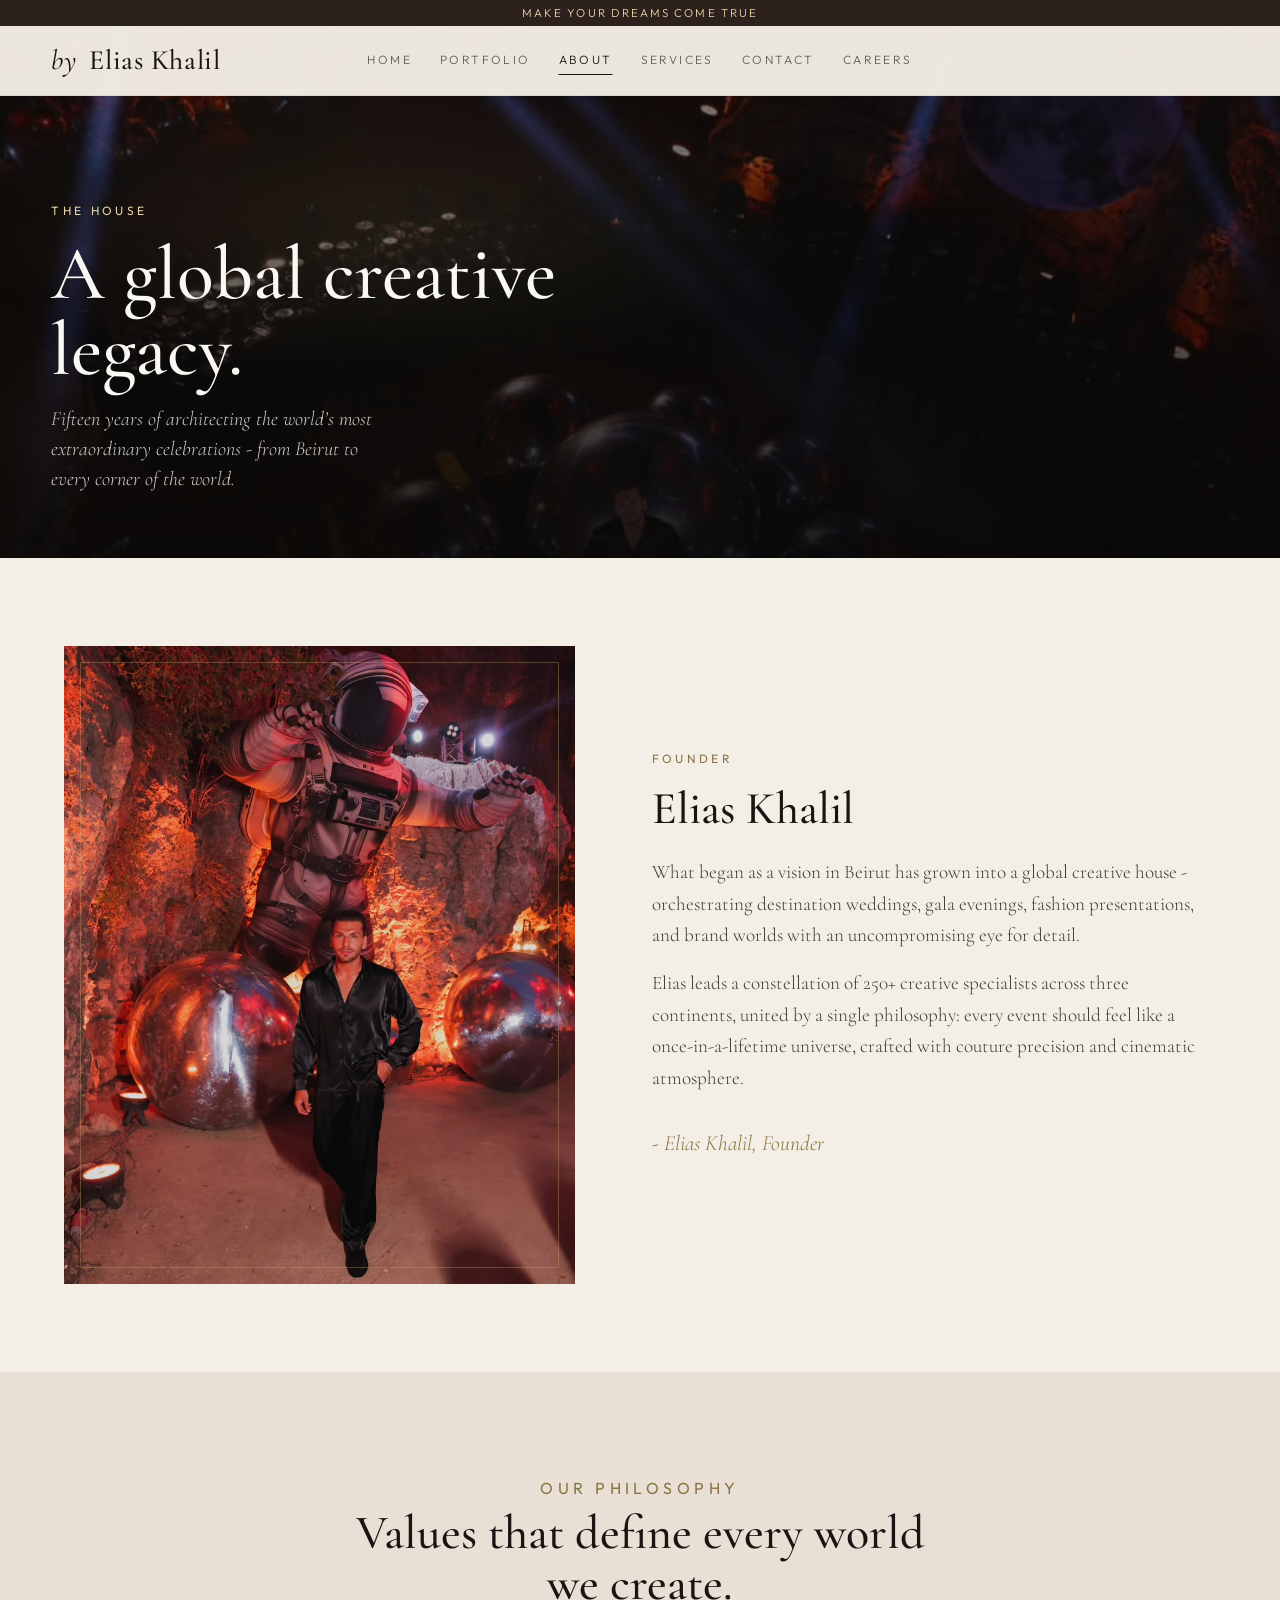
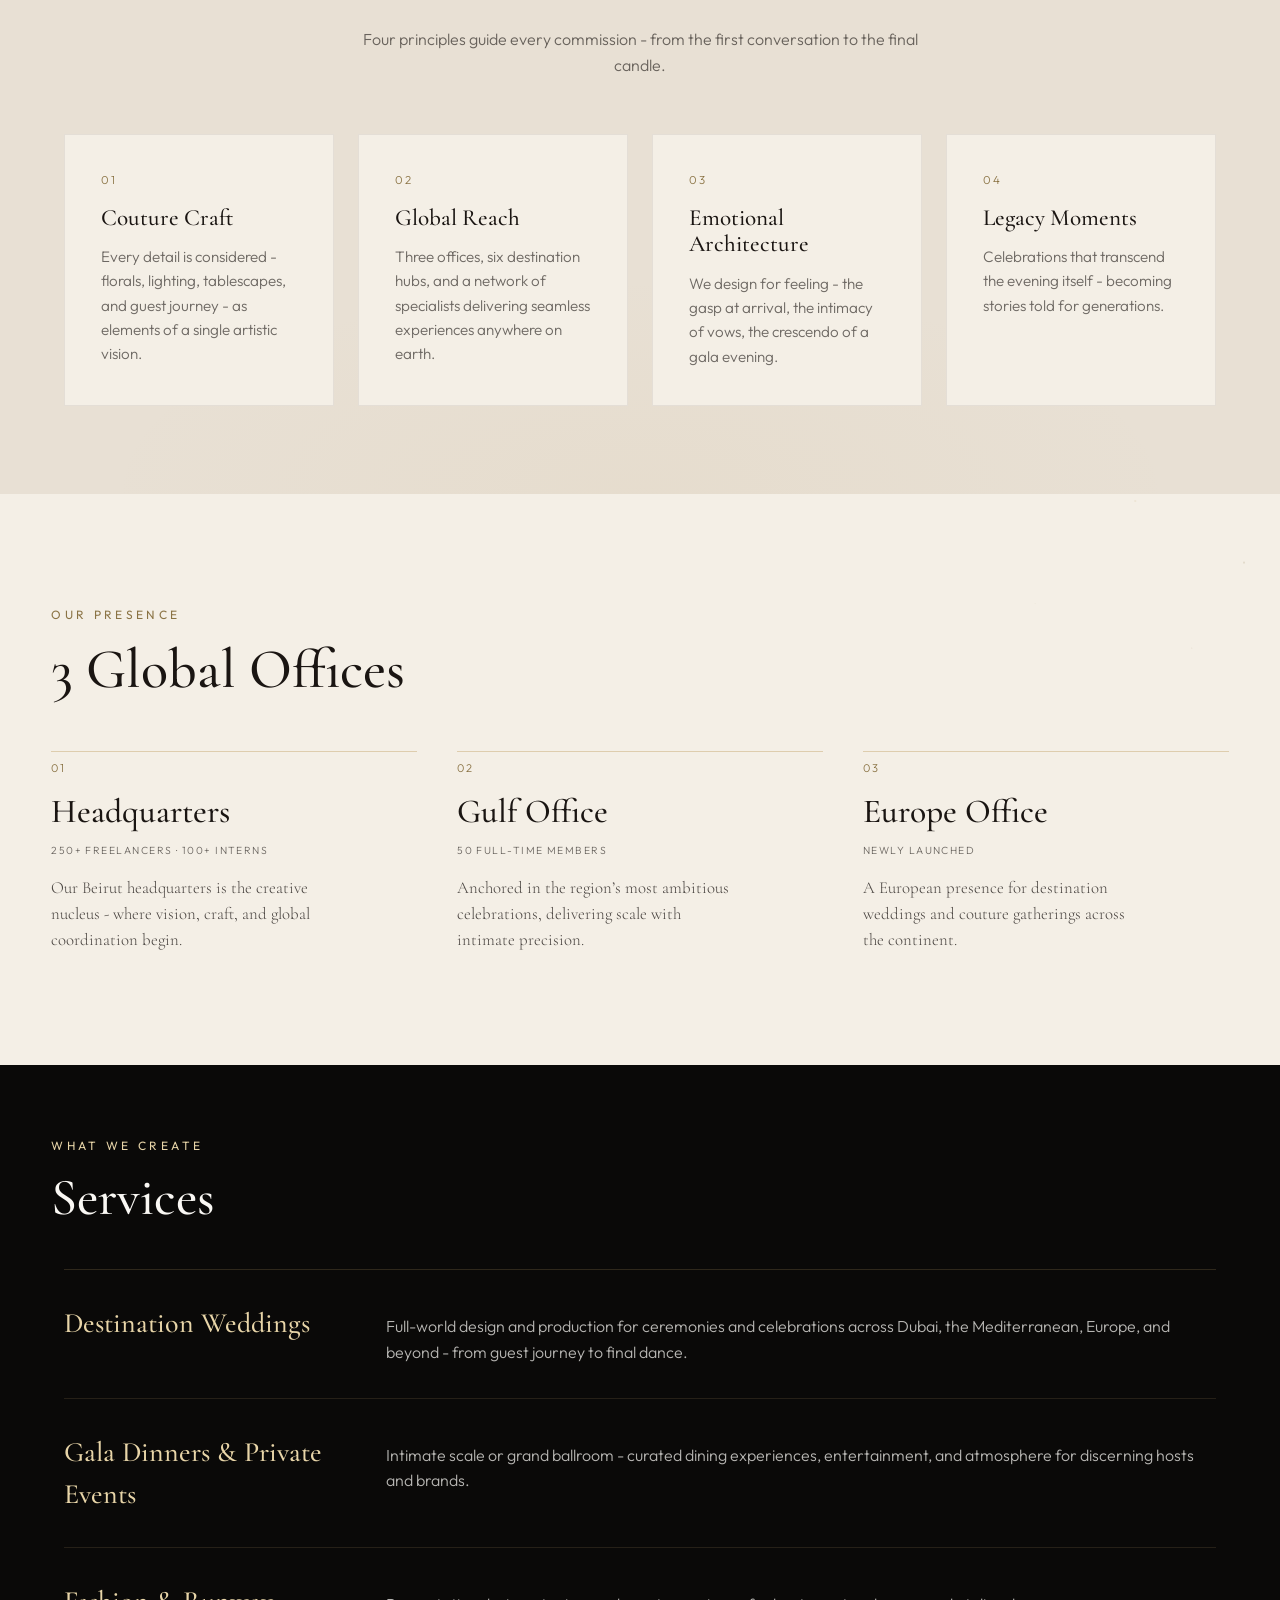
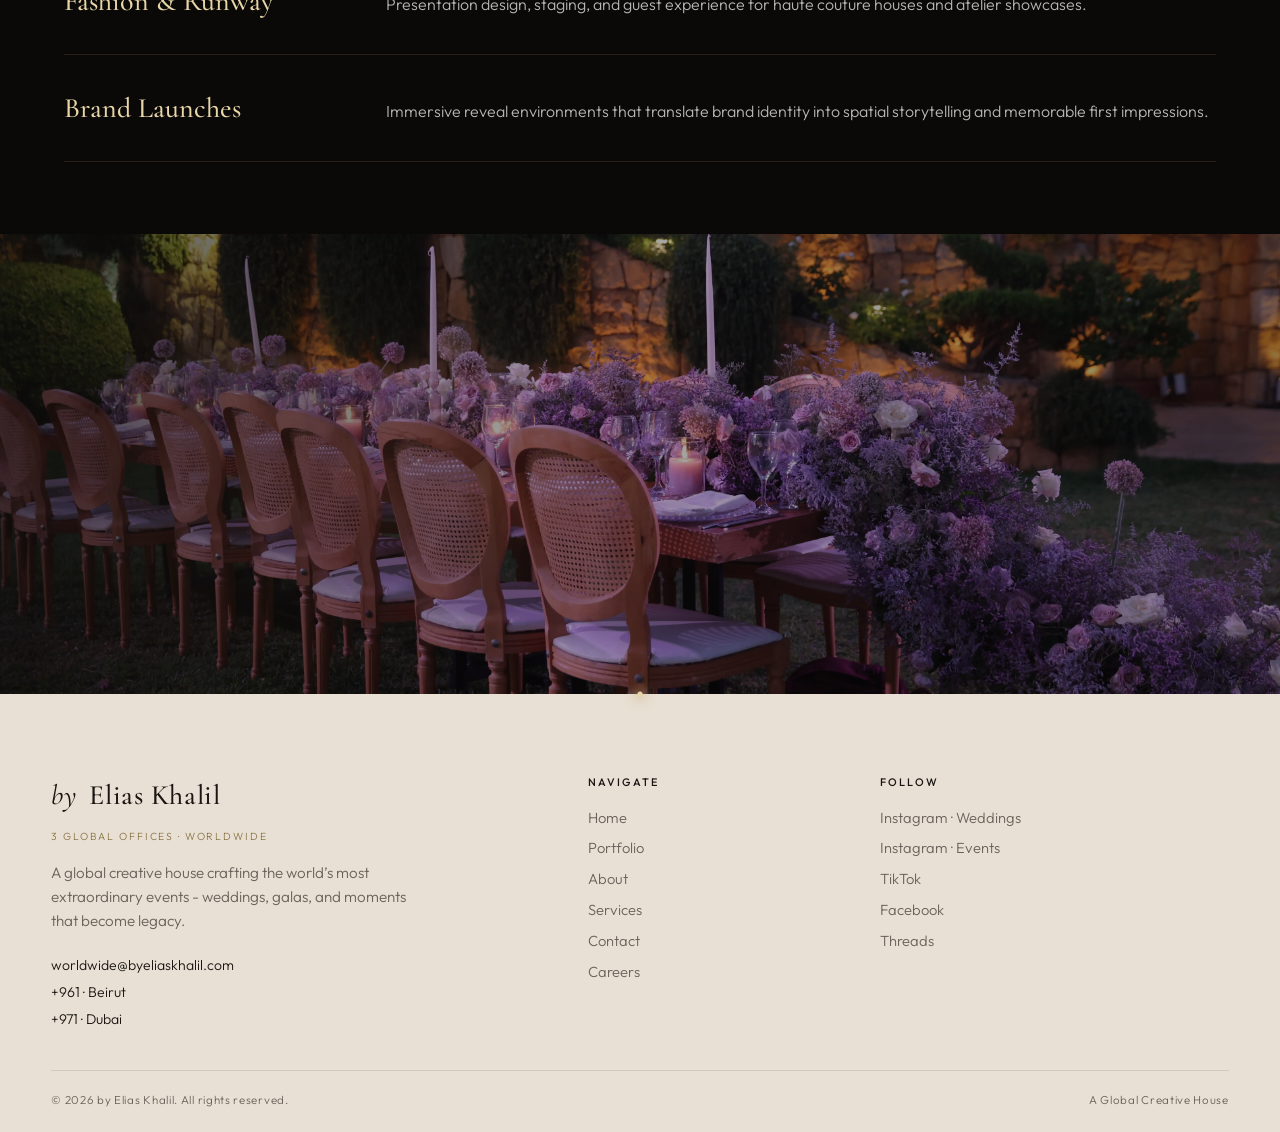
==== commit bee005b3: "nfa" ====
--- a/preview/about.html
+++ b/preview/about.html
@@ -32,6 +32,7 @@
       <a class="is-active" href="about.html">About</a>
       <a href="#services">Services</a>
       <a href="contact.html">Contact</a>
+      <a href="careers.html">Careers</a>
     </nav>
     <div class="header-actions">
       <button class="menu-toggle" type="button" aria-label="Open menu" aria-expanded="false">
@@ -46,6 +47,7 @@
     <a class="is-active" href="about.html">About</a>
     <a href="#services">Services</a>
     <a href="contact.html">Contact</a>
+    <a href="careers.html">Careers</a>
   </nav>
 
   <main>
@@ -53,7 +55,7 @@
       <div class="page-hero-media">
         <img
           data-image="aboutHero"
-          alt="Elegant ballroom prepared for a luxury event"
+          alt="Aerial view of a celestial-themed gala with mirrored sphere installations and a suspended moon"
         />
         <div class="page-hero-veil"></div>
         <div class="page-hero-stars" aria-hidden="true"></div>
@@ -70,7 +72,7 @@
         <div class="about-portrait reveal">
           <img
             data-image="aboutPortrait"
-            alt="Elias Khalil - founder portrait"
+            alt="Elias Khalil, founder, at a celestial-themed gala"
           />
         </div>
         <div class="about-copy reveal">
@@ -217,6 +219,7 @@
         <a href="about.html">About</a>
         <a href="#services">Services</a>
         <a href="contact.html">Contact</a>
+        <a href="careers.html">Careers</a>
       </div>
 
       <div class="footer-col">
--- a/preview/styles.css
+++ b/preview/styles.css
@@ -7,6 +7,10 @@
   --gold: #c4a46a;
   --gold-soft: #e8d5a8;
   --gold-deep: #8a7344;
+  --violet: #3a2350;
+  --violet-soft: #6a4a86;
+  --rose: #5c2b3f;
+  --nebula-blue: #1c2b4a;
   --ink: #1a1512;
   --muted: rgba(26, 21, 18, 0.62);
   --white: #faf8f4;
@@ -368,125 +372,387 @@
 }
 
 /* —— Hero —— */
-.hero {
+/* —— HERO — UNIVERSE —— */
+.hero-universe {
   position: relative;
   min-height: 100dvh;
+  overflow: hidden;
+  background: radial-gradient(ellipse 120% 70% at 72% 30%, #1c1424 0%, var(--night) 58%), var(--night);
+  color: var(--white);
   display: grid;
-  place-items: center;
+  grid-template-columns: 1fr;
+  align-items: center;
+  row-gap: clamp(2.5rem, 6vw, 3.5rem);
+  padding: calc(var(--header-h) + 2.5rem) 1.5rem clamp(4rem, 9vw, 6rem);
+}
+
+@media (min-width: 1000px) {
+  .hero-universe {
+    grid-template-columns: 1.05fr 0.95fr;
+    align-items: center;
+    padding: var(--header-h) 0 0 clamp(2rem, 6vw, 6rem);
+    row-gap: 0;
+  }
+}
+
+/* Cosmic backdrop layers — always-on CSS motion; GSAP adds parallax/entrance on top */
+.universe {
+  position: absolute;
+  inset: 0;
+  z-index: 0;
+  pointer-events: none;
   overflow: hidden;
-  background: var(--night);
-  color: var(--white);
-  padding-top: calc(1.6rem + 3rem);
-}
-
-.hero-media {
-  position: absolute;
-  inset: 0;
-  overflow: hidden;
-  contain: strict;
-  isolation: isolate;
-}
-
-.hero-media img {
-  position: absolute;
-  inset: -4%;
-  width: 108%;
-  height: 108%;
-  max-width: none;
-  transform: translate3d(0, 0, 0);
-  animation: heroDrift 28s ease-in-out infinite alternate;
-}
-
-.hero-veil {
-  position: absolute;
-  inset: 0;
-  background:
-    radial-gradient(ellipse 70% 55% at 50% 42%, rgba(10, 9, 8, 0.15) 0%, rgba(10, 9, 8, 0.55) 55%, rgba(10, 9, 8, 0.82) 100%),
-    linear-gradient(180deg, rgba(10, 9, 8, 0.55) 0%, transparent 28%, transparent 62%, rgba(10, 9, 8, 0.88) 100%);
-}
-
-.hero-stars {
-  position: absolute;
-  inset: 0;
+}
+
+.nebula {
+  position: absolute;
+  border-radius: 50%;
+  filter: blur(64px);
+  mix-blend-mode: screen;
+  will-change: transform;
+}
+
+.nebula-1 {
+  width: 42rem;
+  height: 42rem;
+  left: -12%;
+  top: -14%;
+  background: radial-gradient(circle, var(--violet-soft), transparent 65%);
+  opacity: 0.5;
+  animation: nebulaDrift 26s ease-in-out infinite alternate;
+}
+
+.nebula-2 {
+  width: 34rem;
+  height: 34rem;
+  right: -6%;
+  top: 4%;
+  background: radial-gradient(circle, var(--rose), transparent 65%);
+  opacity: 0.38;
+  animation: nebulaDrift 32s ease-in-out infinite alternate-reverse;
+}
+
+.nebula-3 {
+  width: 32rem;
+  height: 32rem;
+  left: 28%;
+  bottom: -20%;
+  background: radial-gradient(circle, var(--nebula-blue), transparent 65%);
   opacity: 0.55;
+  animation: nebulaDrift 38s ease-in-out infinite alternate;
+}
+
+.starfield {
+  position: absolute;
+  inset: -12% -6%;
+  background-repeat: repeat;
+  will-change: transform;
+}
+
+.starfield-far {
   background-image:
-    radial-gradient(1px 1px at 12% 18%, rgba(232, 213, 168, 0.9), transparent),
-    radial-gradient(1.5px 1.5px at 28% 72%, rgba(196, 164, 106, 0.7), transparent),
-    radial-gradient(1px 1px at 62% 22%, rgba(255, 255, 255, 0.7), transparent),
-    radial-gradient(1px 1px at 78% 64%, rgba(232, 213, 168, 0.85), transparent),
-    radial-gradient(1.5px 1.5px at 88% 30%, rgba(196, 164, 106, 0.65), transparent),
-    radial-gradient(1px 1px at 44% 86%, rgba(255, 255, 255, 0.55), transparent),
-    radial-gradient(1px 1px at 8% 48%, rgba(232, 213, 168, 0.6), transparent),
-    radial-gradient(1px 1px at 52% 12%, rgba(255, 255, 255, 0.5), transparent);
-  animation: starPulse 6s ease-in-out infinite alternate;
-}
-
-.celestial-overlay {
+    radial-gradient(1px 1px at 10% 20%, rgba(255, 255, 255, 0.8), transparent),
+    radial-gradient(1px 1px at 40% 70%, rgba(255, 255, 255, 0.55), transparent),
+    radial-gradient(1px 1px at 70% 30%, rgba(255, 255, 255, 0.7), transparent),
+    radial-gradient(1px 1px at 90% 80%, rgba(255, 255, 255, 0.45), transparent),
+    radial-gradient(1px 1px at 25% 90%, rgba(255, 255, 255, 0.6), transparent),
+    radial-gradient(1px 1px at 55% 10%, rgba(255, 255, 255, 0.5), transparent);
+  background-size: 220px 220px;
+  opacity: 0.4;
+  animation: starTwinkle 7s ease-in-out infinite;
+}
+
+.starfield-mid {
+  background-image:
+    radial-gradient(1.5px 1.5px at 15% 35%, rgba(232, 213, 168, 0.9), transparent),
+    radial-gradient(1.5px 1.5px at 60% 60%, rgba(255, 255, 255, 0.75), transparent),
+    radial-gradient(1px 1px at 80% 15%, rgba(196, 164, 106, 0.8), transparent),
+    radial-gradient(1.5px 1.5px at 35% 85%, rgba(255, 255, 255, 0.65), transparent),
+    radial-gradient(1px 1px at 5% 55%, rgba(232, 213, 168, 0.6), transparent);
+  background-size: 340px 340px;
+  opacity: 0.55;
+  animation: starTwinkle 5s ease-in-out infinite 1.2s;
+}
+
+.starfield-near {
+  background-image:
+    radial-gradient(2px 2px at 20% 50%, rgba(232, 213, 168, 1), transparent),
+    radial-gradient(1.5px 1.5px at 70% 25%, rgba(255, 255, 255, 0.9), transparent),
+    radial-gradient(2px 2px at 85% 70%, rgba(196, 164, 106, 0.9), transparent),
+    radial-gradient(1.5px 1.5px at 45% 12%, rgba(255, 255, 255, 0.7), transparent);
+  background-size: 460px 460px;
+  opacity: 0.65;
+  animation: starTwinkle 4s ease-in-out infinite 0.6s;
+}
+
+.comet {
+  position: absolute;
+  width: 3px;
+  height: 3px;
+  border-radius: 50%;
+  background: var(--gold-soft);
+  box-shadow: 0 0 8px 2px rgba(232, 213, 168, 0.9);
+  opacity: 0;
+  rotate: -22deg;
+}
+
+.comet::after {
+  content: "";
+  position: absolute;
+  top: 50%;
+  right: 100%;
+  width: 140px;
+  height: 1px;
+  background: linear-gradient(90deg, transparent, rgba(232, 213, 168, 0.85));
+  transform: translateY(-50%);
+}
+
+.comet-1 {
+  top: 16%;
+  left: 6%;
+  animation: cometSweep 9s ease-in infinite;
+  animation-delay: 2.2s;
+}
+
+.comet-2 {
+  top: 58%;
+  left: 60%;
+  rotate: -14deg;
+  animation: cometSweep 12s ease-in infinite;
+  animation-delay: 6.8s;
+}
+
+@keyframes cometSweep {
+  0% { translate: 0 0; opacity: 0; }
+  6% { opacity: 1; }
+  22% { opacity: 1; }
+  30% { translate: 340px 150px; opacity: 0; }
+  100% { translate: 340px 150px; opacity: 0; }
+}
+
+@keyframes nebulaDrift {
+  0% { transform: translate3d(0, 0, 0) scale(1); }
+  50% { transform: translate3d(3%, -4%, 0) scale(1.08); }
+  100% { transform: translate3d(-2%, 3%, 0) scale(1); }
+}
+
+@keyframes starTwinkle {
+  0%, 100% { opacity: 1; }
+  50% { opacity: 0.45; }
+}
+
+.orbit-system {
   position: absolute;
   inset: 0;
   width: 100%;
   height: 100%;
+}
+
+.ring-group {
+  transform-origin: 1040px 500px;
+}
+
+.ring-group-1 { animation: ringSpin 100s linear infinite; }
+.ring-group-2 { animation: ringSpin 70s linear infinite reverse; }
+.ring-group-3 { animation: ringSpin 46s linear infinite; }
+
+@keyframes ringSpin {
+  to { transform: rotate(360deg); }
+}
+
+.ring-body {
+  filter: drop-shadow(0 0 5px rgba(232, 213, 168, 0.9));
+  transform-origin: center;
+}
+
+.filigree {
+  opacity: 0.6;
+}
+
+/* —— Portal — the event photography as a moon in the universe —— */
+.portal-stage {
+  position: relative;
+  z-index: 2;
+  display: flex;
+  align-items: center;
+  justify-content: center;
+  order: -1;
+}
+
+@media (min-width: 1000px) {
+  .portal-stage {
+    order: 0;
+    justify-content: flex-end;
+    height: 100%;
+  }
+}
+
+.portal {
+  position: relative;
+  width: clamp(13rem, 42vw, 22rem);
+  aspect-ratio: 1;
+}
+
+@media (min-width: 1000px) {
+  .portal {
+    width: clamp(20rem, 28vw, 32rem);
+    transform: translateX(14%);
+  }
+}
+
+.portal-ring {
+  position: absolute;
+  inset: -14px;
+  border-radius: 50%;
+  border: 1px solid rgba(232, 213, 168, 0.55);
+  box-shadow: 0 0 70px 12px rgba(196, 164, 106, 0.16), inset 0 0 40px rgba(196, 164, 106, 0.12);
+  animation: portalGlowPulse 6s ease-in-out infinite;
+}
+
+.portal-ring::before {
+  content: "";
+  position: absolute;
+  inset: -10px;
+  border-radius: 50%;
+  border: 1px solid rgba(232, 213, 168, 0.18);
+}
+
+@keyframes portalGlowPulse {
+  0%, 100% {
+    box-shadow: 0 0 70px 12px rgba(196, 164, 106, 0.16), inset 0 0 40px rgba(196, 164, 106, 0.12);
+  }
+  50% {
+    box-shadow: 0 0 92px 20px rgba(196, 164, 106, 0.26), inset 0 0 52px rgba(196, 164, 106, 0.18);
+  }
+}
+
+/* A slowly rotating gold halo — reads like a thin band of light
+   circling the portal, rather than a static frame. */
+.portal-halo {
+  position: absolute;
+  inset: -12%;
+  border-radius: 50%;
   pointer-events: none;
-  opacity: 0;
-  animation: fadeIn 1.4s var(--ease) 0.2s forwards;
-}
-
-.orbit {
-  stroke-dasharray: 1800;
-  stroke-dashoffset: 1800;
-  animation: drawOrbit 2.8s var(--ease) forwards;
-}
-
-.orbit-1 { animation-delay: 0.35s; }
-.orbit-2 { animation-delay: 0.55s; }
-.orbit-3 { animation-delay: 0.75s; }
-
-.constellation,
-.filigree {
-  opacity: 0;
-  animation: fadeIn 1.2s var(--ease) 1.1s forwards;
+  background: conic-gradient(
+    from 0deg,
+    transparent 0%,
+    rgba(232, 213, 168, 0.7) 6%,
+    transparent 16%,
+    transparent 50%,
+    rgba(232, 213, 168, 0.45) 58%,
+    transparent 68%,
+    transparent 100%
+  );
+  -webkit-mask: radial-gradient(farthest-side, transparent calc(100% - 2px), #000 calc(100% - 2px) 100%);
+  mask: radial-gradient(farthest-side, transparent calc(100% - 2px), #000 calc(100% - 2px) 100%);
+  opacity: 0.85;
+  animation: portalHaloSpin 46s linear infinite;
+}
+
+@keyframes portalHaloSpin {
+  to { transform: rotate(360deg); }
+}
+
+/* Two small satellites orbiting the portal at different radii/speeds —
+   the same "current position" marker language used in Our World, so the
+   portal reads as its own little world rather than a static photo frame. */
+.portal-satellite {
+  position: absolute;
+  inset: -8%;
+  border-radius: 50%;
+  pointer-events: none;
+  animation: portalHaloSpin 20s linear infinite;
+}
+
+.portal-satellite-b {
+  inset: -17%;
+  animation: portalHaloSpin 32s linear infinite reverse;
+}
+
+.portal-satellite::before {
+  content: "";
+  position: absolute;
+  top: -2px;
+  left: 50%;
+  width: 5px;
+  height: 5px;
+  margin-left: -2.5px;
+  border-radius: 50%;
+  background: var(--gold-soft);
+  box-shadow: 0 0 10px 3px rgba(196, 164, 106, 0.85);
+}
+
+.portal-satellite-b::before {
+  width: 4px;
+  height: 4px;
+  margin-left: -2px;
+}
+
+.portal-frame {
+  position: absolute;
+  inset: 0;
+  border-radius: 50%;
+  overflow: hidden;
+  isolation: isolate;
+  box-shadow: 0 30px 90px rgba(0, 0, 0, 0.55);
+}
+
+.portal-frame img {
+  position: absolute;
+  inset: -6%;
+  width: 112%;
+  height: 112%;
+  object-fit: cover;
+  max-width: none;
+  transform: translate3d(0, 0, 0);
+  animation: heroDrift 30s ease-in-out infinite alternate;
+}
+
+.portal-veil {
+  position: absolute;
+  inset: 0;
+  background: radial-gradient(circle at 50% 38%, transparent 40%, rgba(10, 9, 8, 0.55) 100%);
 }
 
 .hero-content {
   position: relative;
-  z-index: 5;
+  z-index: 3;
+  max-width: 34rem;
   text-align: center;
-  max-width: 52rem;
-  padding: 0 1.5rem;
-}
-
-.hero-content .reveal {
+  margin: 0 auto;
+}
+
+@media (min-width: 1000px) {
+  .hero-content {
+    text-align: left;
+    margin: 0;
+  }
+
+  .hero-content .tagline {
+    margin-left: 0;
+  }
+
+  .hero-content .hero-actions {
+    justify-content: flex-start;
+  }
+}
+
+.hero-content .hero-reveal {
   opacity: 0;
   transform: translate3d(0, 18px, 0);
   animation: riseIn3d 0.9s var(--ease) forwards;
 }
 
-.hero-content .eyebrow.reveal { animation-delay: 0.35s; }
-.hero-content .tagline.reveal { animation-delay: 1.05s; }
-.hero-content .hero-actions.reveal { animation-delay: 1.25s; }
+.hero-content .eyebrow.hero-reveal { animation-delay: 0.35s; }
+.hero-content .tagline.hero-reveal { animation-delay: 1.05s; }
+.hero-content .hero-actions.hero-reveal { animation-delay: 1.25s; }
+
+.brand-kinetic .char {
+  will-change: transform, opacity;
+}
 
 body.page-inner .menu-toggle {
   color: var(--ink);
-}
-
-.brand-split .word {
-  display: inline-block;
-  opacity: 0;
-  transform: translate3d(0, 1.1em, 0);
-  animation: wordRise 0.9s var(--ease) forwards;
-}
-
-.brand-split em {
-  font-style: italic;
-  font-weight: 400;
-  margin-right: 0.15em;
-}
-
-@keyframes wordRise {
-  to {
-    opacity: 1;
-    transform: translate3d(0, 0, 0);
-  }
 }
 
 .eyebrow {
@@ -587,6 +853,125 @@
   animation: scrollPulse 2s ease-in-out infinite;
 }
 
+/* —— Cosmic bridge accents — ties cream (daylight) sections back to the universe —— */
+.seam {
+  position: relative;
+  width: 200px;
+  height: 40px;
+  margin: 0 auto clamp(1.5rem, 3vw, 2.25rem);
+}
+
+.seam svg {
+  width: 100%;
+  height: 100%;
+  overflow: visible;
+}
+
+.seam-path {
+  fill: none;
+  stroke: url(#seamGrad);
+  stroke-width: 1;
+  stroke-linecap: round;
+  stroke-dasharray: 260;
+  stroke-dashoffset: 260;
+  transition: stroke-dashoffset 1.5s var(--ease) 0.15s;
+}
+
+.seam-spark {
+  fill: var(--gold-soft);
+  filter: drop-shadow(0 0 5px rgba(196, 164, 106, 0.9));
+  opacity: 0;
+  transition: opacity 0.6s var(--ease) 0.9s;
+}
+
+.reveal.is-visible .seam-path {
+  stroke-dashoffset: 0;
+}
+
+.reveal.is-visible .seam-spark {
+  opacity: 1;
+}
+
+/* Faint corner star-dust — same vocabulary as the hero starfield, dialed down
+   and tinted for cream backgrounds so daylight sections still read as part
+   of one continuous universe rather than a separate, unrelated page. */
+.featured,
+.portfolio-sample,
+.presence,
+.stats {
+  position: relative;
+  overflow: hidden;
+}
+
+.featured::before,
+.portfolio-sample::before,
+.presence::before,
+.stats::before {
+  content: "";
+  position: absolute;
+  z-index: 0;
+  pointer-events: none;
+  width: 34%;
+  height: 60%;
+  background-image:
+    radial-gradient(1px 1px at 12% 18%, rgba(138, 115, 68, 0.5), transparent),
+    radial-gradient(1px 1px at 32% 42%, rgba(138, 115, 68, 0.38), transparent),
+    radial-gradient(1.5px 1.5px at 55% 12%, rgba(196, 164, 106, 0.45), transparent),
+    radial-gradient(1px 1px at 68% 55%, rgba(138, 115, 68, 0.32), transparent),
+    radial-gradient(1px 1px at 20% 70%, rgba(196, 164, 106, 0.4), transparent),
+    radial-gradient(1.5px 1.5px at 80% 30%, rgba(138, 115, 68, 0.36), transparent);
+}
+
+.featured::before {
+  top: -6%;
+  right: -4%;
+  mask-image: radial-gradient(circle at 100% 0%, black 0%, transparent 68%);
+}
+
+.portfolio-sample::before {
+  bottom: -8%;
+  left: -4%;
+  mask-image: radial-gradient(circle at 0% 100%, black 0%, transparent 68%);
+}
+
+.presence::before {
+  top: -6%;
+  right: -4%;
+  mask-image: radial-gradient(circle at 100% 0%, black 0%, transparent 68%);
+}
+
+.stats::before {
+  top: -30%;
+  left: 30%;
+  width: 40%;
+  height: 160%;
+  mask-image: radial-gradient(ellipse 60% 50% at 50% 50%, black 0%, transparent 72%);
+}
+
+.featured > *,
+.portfolio-sample > *,
+.presence > *,
+.stats > * {
+  position: relative;
+  z-index: 1;
+}
+
+/* Small gold orbit-node marks where the stats band's hairlines begin/end —
+   echo of the hero's ring destination dots. */
+.stats::after {
+  content: "";
+  position: absolute;
+  z-index: 1;
+  left: 50%;
+  top: -1px;
+  width: 5px;
+  height: 5px;
+  border-radius: 50%;
+  transform: translate(-50%, -50%);
+  background: var(--gold-soft);
+  box-shadow: 0 0 10px 3px rgba(196, 164, 106, 0.7);
+}
+
 /* —— Featured —— */
 .featured {
   padding: clamp(3.5rem, 8vw, 6rem) clamp(1.25rem, 4vw, 3.5rem) clamp(2.5rem, 5vw, 4rem);
@@ -658,6 +1043,24 @@
 
 .feature-card:hover img {
   transform: scale(1.05);
+}
+
+.feature-card::after,
+.tile::after {
+  content: "";
+  position: absolute;
+  inset: 0;
+  z-index: 1;
+  border: 1px solid rgba(196, 164, 106, 0);
+  box-shadow: inset 0 0 0 rgba(196, 164, 106, 0);
+  pointer-events: none;
+  transition: border-color 0.4s var(--ease), box-shadow 0.4s var(--ease);
+}
+
+.feature-card:hover::after,
+.tile:hover::after {
+  border-color: rgba(196, 164, 106, 0.55);
+  box-shadow: inset 0 0 30px rgba(196, 164, 106, 0.1);
 }
 
 .feature-meta {
@@ -812,6 +1215,105 @@
     radial-gradient(1.5px 1.5px at 70% 75%, rgba(196, 164, 106, 0.7), transparent),
     radial-gradient(1px 1px at 25% 80%, rgba(232, 213, 168, 0.6), transparent),
     radial-gradient(1px 1px at 50% 10%, rgba(255, 255, 255, 0.4), transparent);
+  animation: starTwinkle 6s ease-in-out infinite;
+}
+
+/* Nebula glow + a lone comet — brings Our World up to the hero's cosmic
+   register instead of reading as a flatter, plainer "dark section". */
+.world-nebula {
+  position: absolute;
+  inset: 0;
+  z-index: 0;
+  pointer-events: none;
+  overflow: hidden;
+}
+
+.world-nebula::before,
+.world-nebula::after {
+  content: "";
+  position: absolute;
+  width: 28rem;
+  height: 28rem;
+  border-radius: 50%;
+  filter: blur(70px);
+  mix-blend-mode: screen;
+}
+
+.world-nebula::before {
+  left: -10%;
+  top: 4%;
+  background: radial-gradient(circle, var(--violet-soft), transparent 65%);
+  opacity: 0.26;
+  animation: nebulaDrift 34s ease-in-out infinite alternate;
+}
+
+.world-nebula::after {
+  right: -8%;
+  bottom: -4%;
+  background: radial-gradient(circle, var(--rose), transparent 65%);
+  opacity: 0.2;
+  animation: nebulaDrift 40s ease-in-out infinite alternate-reverse;
+}
+
+.world-comet {
+  position: absolute;
+  top: 20%;
+  left: 8%;
+  width: 3px;
+  height: 3px;
+  border-radius: 50%;
+  background: var(--gold-soft);
+  box-shadow: 0 0 8px 2px rgba(232, 213, 168, 0.9);
+  opacity: 0;
+  rotate: -18deg;
+  animation: cometSweep 14s ease-in infinite;
+  animation-delay: 4.5s;
+}
+
+.world-comet::after {
+  content: "";
+  position: absolute;
+  top: 50%;
+  right: 100%;
+  width: 120px;
+  height: 1px;
+  background: linear-gradient(90deg, transparent, rgba(232, 213, 168, 0.8));
+  transform: translateY(-50%);
+}
+
+/* Small orbiting marker per ring — a slow "current position" light that
+   travels the orbit, distinct from the fixed destination labels. */
+.orbit-travel {
+  position: absolute;
+  inset: 50%;
+  border-radius: 50%;
+  transform: translate(-50%, -50%);
+  pointer-events: none;
+}
+
+.travel-outer { width: 92%; aspect-ratio: 1; }
+.travel-mid { width: 68%; aspect-ratio: 1; }
+
+.travel-spin {
+  position: absolute;
+  inset: 0;
+  animation: ringSpin 85s linear infinite;
+}
+
+.travel-mid .travel-spin {
+  animation: ringSpin 55s linear infinite reverse;
+}
+
+.travel-dot {
+  position: absolute;
+  top: -3px;
+  left: 50%;
+  width: 6px;
+  height: 6px;
+  margin-left: -3px;
+  border-radius: 50%;
+  background: var(--gold-soft);
+  box-shadow: 0 0 10px 3px rgba(196, 164, 106, 0.85);
 }
 
 .our-world .eyebrow {
@@ -844,15 +1346,20 @@
   box-shadow: 0 0 40px rgba(196, 164, 106, 0.04);
 }
 
-.ring-outer { width: 92%; height: 92%; animation: orbitBreath 10s ease-in-out infinite; }
-.ring-mid { width: 68%; height: 68%; animation: orbitBreath 10s ease-in-out infinite 0.4s; }
-.ring-inner { width: 42%; height: 42%; animation: orbitBreath 10s ease-in-out infinite 0.8s; }
+/* width + aspect-ratio (not width + height) — .orbit-map isn't always a
+   perfect square (it goes slightly taller than wide below 640px), and two
+   independent percentages there would stretch these into ellipses. Basing
+   height on the computed width via aspect-ratio keeps them true circles
+   regardless of the container's own proportions. */
+.ring-outer { width: 92%; aspect-ratio: 1; animation: orbitBreath 10s ease-in-out infinite; }
+.ring-mid { width: 68%; aspect-ratio: 1; animation: orbitBreath 10s ease-in-out infinite 0.4s; }
+.ring-inner { width: 42%; aspect-ratio: 1; animation: orbitBreath 10s ease-in-out infinite 0.8s; }
 
 .orbit-core {
   position: absolute;
   inset: 50%;
   width: 22%;
-  height: 22%;
+  aspect-ratio: 1;
   transform: translate(-50%, -50%);
   border-radius: 50%;
   display: grid;
@@ -1084,7 +1591,10 @@
 
 .converse-media {
   position: absolute;
-  inset: 0;
+  top: -10%;
+  bottom: -10%;
+  left: 0;
+  right: 0;
   overflow: hidden;
   contain: strict;
   isolation: isolate;
@@ -1106,6 +1616,20 @@
   background:
     linear-gradient(90deg, rgba(10, 9, 8, 0.72) 0%, rgba(10, 9, 8, 0.35) 45%, rgba(10, 9, 8, 0.45) 100%),
     radial-gradient(ellipse 50% 60% at 20% 50%, rgba(196, 164, 106, 0.12), transparent 70%);
+}
+
+.converse-stars {
+  position: absolute;
+  inset: 0;
+  z-index: 1;
+  opacity: 0.5;
+  pointer-events: none;
+  background-image:
+    radial-gradient(1px 1px at 12% 25%, rgba(232, 213, 168, 0.8), transparent),
+    radial-gradient(1px 1px at 30% 60%, rgba(255, 255, 255, 0.5), transparent),
+    radial-gradient(1.5px 1.5px at 8% 70%, rgba(196, 164, 106, 0.7), transparent),
+    radial-gradient(1px 1px at 22% 12%, rgba(255, 255, 255, 0.45), transparent);
+  animation: starTwinkle 6.5s ease-in-out infinite 1s;
 }
 
 .converse-content {
@@ -1137,9 +1661,23 @@
 
 /* —— Footer —— */
 .site-footer {
+  position: relative;
   background: var(--cream-muted);
   color: var(--ink);
   padding: clamp(3rem, 7vw, 5rem) clamp(1.25rem, 4vw, 3.5rem) 1.5rem;
+}
+
+.site-footer::before {
+  content: "";
+  position: absolute;
+  top: 0;
+  left: 50%;
+  width: 5px;
+  height: 5px;
+  border-radius: 50%;
+  transform: translate(-50%, -50%);
+  background: var(--gold-soft);
+  box-shadow: 0 0 12px 3px rgba(196, 164, 106, 0.65);
 }
 
 .footer-grid {
@@ -1259,12 +1797,22 @@
 }
 
 /* Pause continuous animations while scrolling — avoids compositor fight */
-body.is-scrolling .hero-media img,
+body.is-scrolling .portal-frame img,
 body.is-scrolling .converse-media img,
 body.is-scrolling .page-hero-media img,
-body.is-scrolling .hero-stars,
+body.is-scrolling .starfield,
+body.is-scrolling .nebula,
+body.is-scrolling .comet,
+body.is-scrolling .ring-group,
 body.is-scrolling .world-stars,
-body.is-scrolling .orbit-ring {
+body.is-scrolling .orbit-ring,
+body.is-scrolling .world-nebula,
+body.is-scrolling .world-comet,
+body.is-scrolling .travel-spin,
+body.is-scrolling .converse-stars,
+body.is-scrolling .portal-ring,
+body.is-scrolling .portal-halo,
+body.is-scrolling .portal-satellite {
   animation-play-state: paused;
 }
 
@@ -1293,19 +1841,17 @@
 
   .preloader { display: none !important; }
 
-  .celestial-overlay,
   .scroll-hint,
-  .constellation,
-  .filigree,
-  .brand-split .word,
+  .hero-reveal,
   .reveal,
   .reveal-stagger > * {
     opacity: 1;
     transform: none;
   }
 
-  .orbit {
-    stroke-dashoffset: 0;
+  .comet,
+  .world-comet {
+    display: none;
   }
 
   .tile.is-filtered-out {
@@ -1782,6 +2328,30 @@
   border-bottom-color: var(--gold);
 }
 
+.field input[type="file"] {
+  padding-block: 0.4rem 0.1rem;
+  font-size: 0.9rem;
+  color: var(--muted);
+}
+
+.field input[type="file"]::file-selector-button {
+  font: inherit;
+  font-size: 0.68rem;
+  letter-spacing: 0.14em;
+  text-transform: uppercase;
+  color: var(--night);
+  background: var(--gold);
+  border: 0;
+  padding: 0.5rem 0.9rem;
+  margin-right: 0.85rem;
+  cursor: pointer;
+  transition: background 0.3s var(--ease);
+}
+
+.field input[type="file"]::file-selector-button:hover {
+  background: var(--gold-soft);
+}
+
 .contact-form .btn {
   justify-self: start;
   margin-top: 0.5rem;
